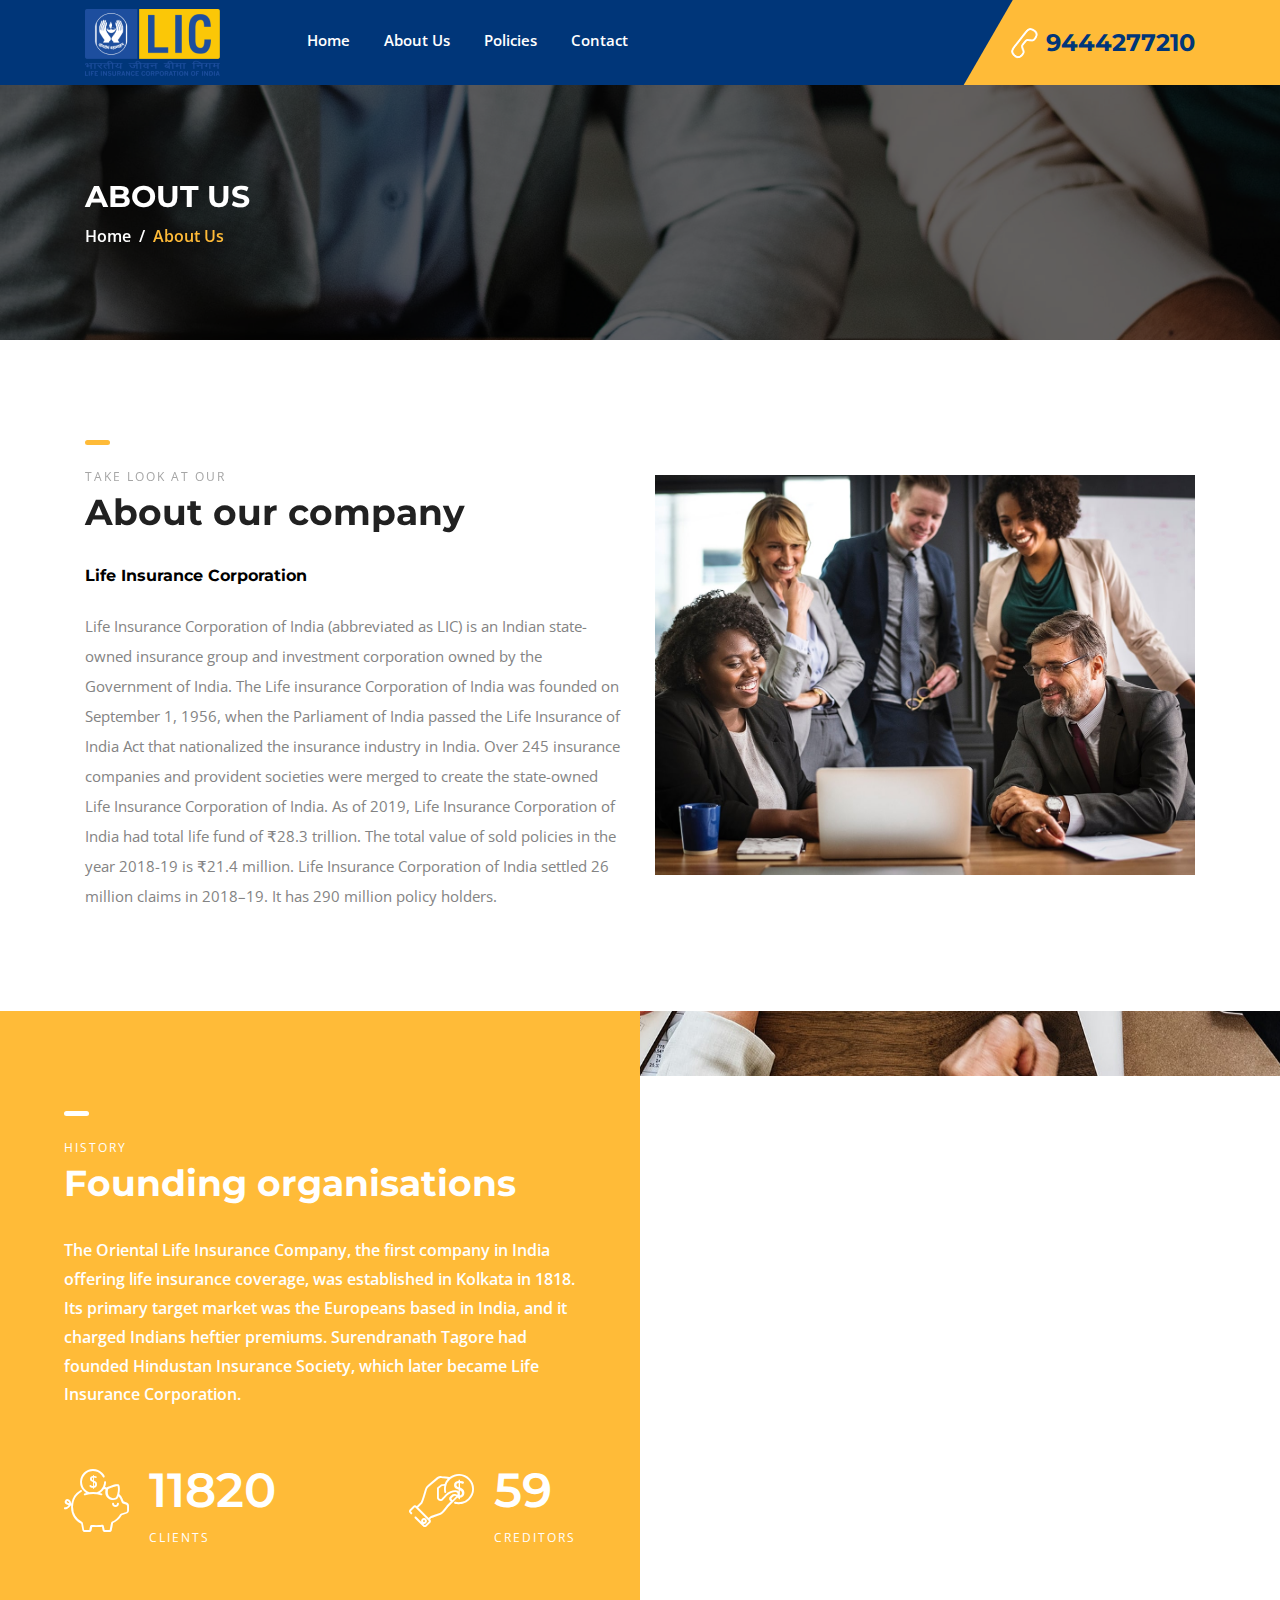
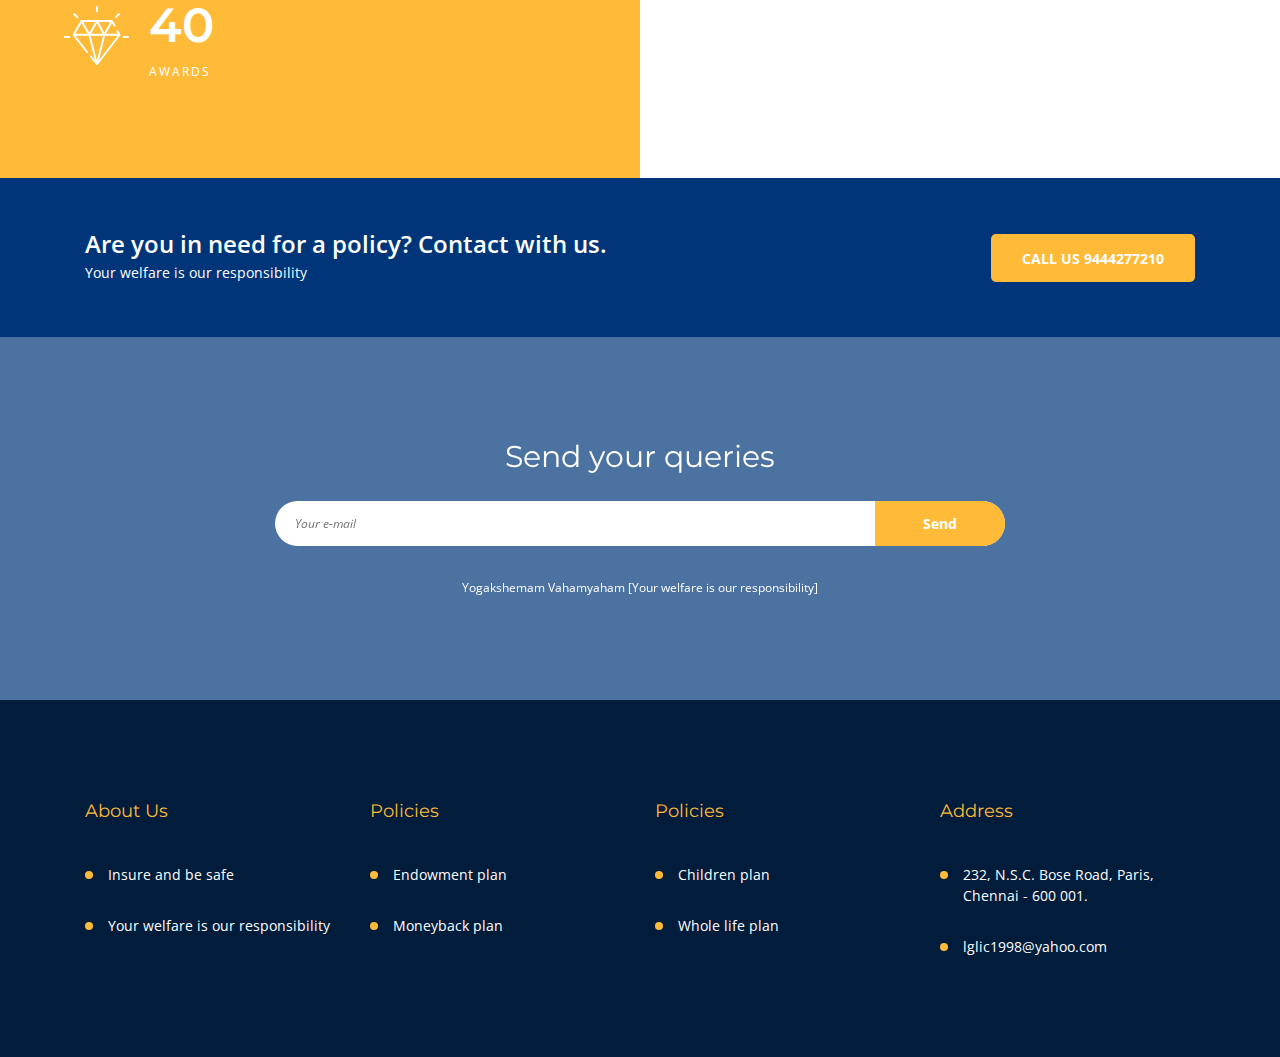
==== about.html @ 8f206f78 "lic" ====
<!DOCTYPE html>
<html lang="en">

<head>
    <meta charset="UTF-8">
    <meta name="description" content="">
    <meta http-equiv="X-UA-Compatible" content="IE=edge">
    <meta name="viewport" content="width=device-width, initial-scale=1, shrink-to-fit=no">
    <!-- The above 4 meta tags *must* come first in the head; any other head content must come *after* these tags -->

    <!-- Title -->
    <title>LIC</title>

    <!-- Favicon -->
    <link rel="icon" href="img/core-img/favicon.ico">

    <!-- Stylesheet -->
    <link rel="stylesheet" href="style.css">

</head>

<body>
    <!-- Preloader -->
    <div class="preloader d-flex align-items-center justify-content-center">
        <div class="lds-ellipsis">
            <div></div>
            <div></div>
            <div></div>
            <div></div>
        </div>
    </div>

    <!-- ##### Header Area Start ##### -->
    <header class="header-area">
        <!-- Top Header Area -->
      

        <!-- Navbar Area -->
        <div class="credit-main-menu" id="sticker">
            <div class="classy-nav-container breakpoint-off">
                <div class="container">
                    <!-- Menu -->
                    <nav class="classy-navbar justify-content-between" id="creditNav">

                        <!-- Navbar Toggler -->
                        <div class="classy-navbar-toggler">
                            <span class="navbarToggler"><span></span><span></span><span></span></span>
                        </div>

                        <!-- Menu -->
                        <div class="classy-menu">

                            <!-- Close Button -->
                            <div class="classycloseIcon">
                                <div class="cross-wrap"><span class="top"></span><span class="bottom"></span></div>
                            </div>

                            <!-- Nav Start -->
                            <div class="classynav">
                                <ul><img src="img/core-img/lic 11.png" alt="">
                                     <li><a href="#">  </a></li>
                                      <li><a href="#">  </a></li>
                                    <li><a href="index.html">Home</a></li>
                                    <li><a href="about.html">About Us</a></li> 
                                            <li><a href="policies.html">Policies</a></li> 
                                            <li><a href="contact.html">Contact</a></li> 
                                        </ul>
                                    </li> 
                                </ul>
                            </div>
                            <!-- Nav End -->
                        </div>

                        <!-- Contact -->
                        <div class="contact">
                            <h3><img src="img/core-img/call2.png" alt="">  <a href="tel:9444277210 ">   9444277210 </a></h3>  
                        </div>
                    </nav>
                </div>
            </div>
        </div>
    </header>
    <!-- ##### Header Area End ##### -->

    <!-- ##### Breadcrumb Area Start ##### -->
    <section class="breadcrumb-area bg-img bg-overlay jarallax" style="background-image: url(img/bg-img/13.jpg);">
        <div class="container h-100">
            <div class="row h-100 align-items-center">
                <div class="col-12">
                    <div class="breadcrumb-content">
                        <h2>About us</h2>
                        <nav aria-label="breadcrumb">
                            <ol class="breadcrumb">
                                <li class="breadcrumb-item"><a href="#">Home</a></li>
                                <li class="breadcrumb-item active" aria-current="page">About Us</li>
                            </ol>
                        </nav>
                    </div>
                </div>
            </div>
        </div>
    </section>
    <!-- ##### Breadcrumb Area End ##### -->

    <!-- ##### About Area Start ###### -->
    <section class="about-area section-padding-100-0">
        <div class="container">
            <div class="row align-items-center">
                <div class="col-12 col-md-6">
                    <div class="about-content mb-100">
                        <!-- Section Heading -->
                        <div class="section-heading">
                            <div class="line"></div>
                            <p>Take look at our</p>
                            <h2>About our company</h2>
                        </div>
                        <h6 class="mb-4">Life Insurance Corporation </h6>
                        <p class="mb-0">Life Insurance Corporation of India (abbreviated as LIC) is an Indian state-owned insurance group and investment corporation owned by the Government of India.
The Life insurance Corporation of India was founded on September 1, 1956, when the Parliament of India passed the Life Insurance of India Act that nationalized the insurance industry in India. Over 245 insurance companies and provident societies were merged to create the state-owned Life Insurance Corporation of India.

As of 2019, Life Insurance Corporation of India had total life fund of ₹28.3 trillion. The total value of sold policies in the year 2018-19 is ₹21.4 million. Life Insurance Corporation of India settled 26 million claims in 2018–19. It has 290 million policy holders.</p>
                         
                    </div>
                </div>
                <div class="col-12 col-md-6">
                    <div class="about-thumbnail mb-100">
                        <img src="img/bg-img/14.jpg" alt="">
                    </div>
                </div>
            </div>
        </div>
    </section>
    <!-- ##### About Area End ###### -->

    <!-- ##### Call To Action Start ###### -->
    <section class="cta-area d-flex flex-wrap">
        <!-- Cta Content -->
        <div class="cta-content">
            <!-- Section Heading -->
            <div class="section-heading white">
                <div class="line"></div>
                <p>History</p>
                <h2>Founding organisations
</h2>
            </div>
            <h6 class="mb-0">The Oriental Life Insurance Company, the first company in India offering life insurance coverage, was established in Kolkata in 1818. Its primary target market was the Europeans based in India, and it charged Indians heftier premiums. Surendranath Tagore had founded Hindustan Insurance Society, which later became Life Insurance Corporation.</h6>

            <div class="d-flex flex-wrap align-items-center justify-content-between">
                <!-- Single Cool Facts -->
                <div class="single-cool-fact white d-flex align-items-center mt-50">
                    <div class="scf-icon mr-15">
                        <i class="icon-piggy-bank"></i>
                    </div>
                    <div class="scf-text">
                        <h2><span class="counter">11820</span></h2>
                        <p>Clients</p>
                    </div>
                </div>
                <!-- Single Cool Facts -->
                <div class="single-cool-fact white d-flex align-items-center mt-50">
                    <div class="scf-icon mr-15">
                        <i class="icon-coin"></i>
                    </div>
                    <div class="scf-text">
                        <h2><span class="counter">59</span></h2>
                        <p>Creditors</p>
                    </div>
                </div>
                <!-- Single Cool Facts -->
                <div class="single-cool-fact white d-flex align-items-center mt-50">
                    <div class="scf-icon mr-15">
                        <i class="icon-diamond"></i>
                    </div>
                    <div class="scf-text">
                        <h2><span class="counter">40</span></h2>
                        <p>awards</p>
                    </div>
                </div>
            </div>
        </div>
        <!-- Cta Thumbnail -->
        <div class="cta-thumbnail bg-img jarallax" style="background-image: url(img/bg-img/19.jpg);"></div>
    </section>
    <!-- ##### Call To Action End ###### -->

    <!-- ##### Call To Action Start ###### -->
    <section class="cta-2-area">
        <div class="container">
            <div class="row">
                <div class="col-12">
                    <!-- Cta Content -->
                    <div class="cta-content d-flex flex-wrap align-items-center justify-content-between">
                        <div class="cta-text">
                            <h4>Are you in need for a policy? Contact with us.</h4>
                            <p>Your welfare is our responsibility</p>
                        </div>
                        <div class="cta-btn">
                            
                            <a href="tel:9444277210" class="btn credit-btn box-shadow">Call Us  9444277210 </a>
                        </div>
                    </div>
                </div>
            </div>
        </div>
    </section>
    <!-- ##### Call To Action End ###### -->
 

    <!-- ##### Newsletter Area Start ###### -->
    <section class="newsletter-area section-padding-100 bg-img jarallax" style="background-image: url(img/bg-img/6.jpg);">
        <div class="container">
            <div class="row justify-content-center">
                <div class="col-12 col-sm-10 col-lg-8">
                    <div class="nl-content text-center">
                        <h2>Send your queries </h2>
                        <form action="#" method="post">
                            <input type="email" name="nl-email" id="nlemail" placeholder="Your e-mail">
                            <button type="submit">Send</button>
                        </form>
                        <p>Yogakshemam Vahamyaham [Your welfare is our responsibility]</p>
                    </div>
                </div>
            </div>
        </div>
    </section>
    <!-- ##### Newsletter Area End ###### -->

    <!-- ##### Footer Area Start ##### -->
    <footer class="footer-area section-padding-100-0">
        <div class="container">
            <div class="row">

                <!-- Single Footer Widget -->
                <div class="col-12 col-sm-6 col-lg-3">
                    <div class="single-footer-widget mb-100">
                        <h5 class="widget-title">About Us</h5>
                        <!-- Nav -->
                        <nav>
                            <ul>
                                <li><a href="#">Insure and be safe</a></li>
                                <li><a href="#">Your welfare is our responsibility</a></li> 
                            </ul>
                        </nav>
                    </div>
                </div>

                <!-- Single Footer Widget -->
                <div class="col-12 col-sm-6 col-lg-3">
                    <div class="single-footer-widget mb-100">
                        <h5 class="widget-title">Policies</h5>
                        <!-- Nav -->
                        <nav>
                            <ul>
                                <li><a href="#">Endowment plan</a></li>
                                <li><a href="#">Moneyback plan</a></li> 
                            </ul>
                        </nav>
                    </div>
                </div>

                  <!-- Single Footer Widget -->
                <div class="col-12 col-sm-6 col-lg-3">
                    <div class="single-footer-widget mb-100">
                        <h5 class="widget-title">Policies</h5>
                        <!-- Nav -->
                        <nav>
                            <ul>
                                <li><a href="#">Children plan</a></li>
                                <li><a href="#">Whole life plan</a></li> 
                        </nav>
                    </div>
                </div> 

                <div class="col-12 col-sm-6 col-lg-3">
                    <div class="single-footer-widget mb-100">
                        <h5 class="widget-title">Address</h5>
                        <!-- Nav -->
                        <nav>
                            <ul>
                                <li><a href="#"> 232, N.S.C. Bose Road, Paris, Chennai - 600 001.</a></li>
                                <li><a href="#"> lglic1998@yahoo.com</a></li> 
                        </nav>
                    </div>
                </div> 
            </div>
        </div> 
    </footer>
    <!-- ##### Footer Area Start ##### -->

    <!-- ##### All Javascript Script ##### -->
    <!-- jQuery-2.2.4 js -->
    <script src="js/jquery/jquery-2.2.4.min.js"></script>
    <!-- Popper js -->
    <script src="js/bootstrap/popper.min.js"></script>
    <!-- Bootstrap js -->
    <script src="js/bootstrap/bootstrap.min.js"></script>
    <!-- All Plugins js -->
    <script src="js/plugins/plugins.js"></script>
    <!-- Active js -->
    <script src="js/active.js"></script>
</body>

</html>
---- style.css ----
/* [Core Stylesheet - 1.0] */
/* :: 1.0 Import Fonts */
@import url("https://fonts.googleapis.com/css?family=Montserrat:300,400,500,600,700|Open+Sans:300,400,600,700");
/* :: 2.0 Import All CSS */
@import url(css/bootstrap.min.css);
@import url(css/classy-nav.css);
@import url(css/owl.carousel.min.css);
@import url(css/animate.css);
@import url(css/font-awesome.min.css);
@import url(css/credit-icon.css);
/* :: 3.0 Base CSS */
* {
  margin: 0;
  padding: 0; }

body {
  font-family: "Open Sans", sans-serif;
  font-size: 14px; }

h1,
h2,
h3,
h4,
h5,
h6 {
  font-family: "Montserrat", sans-serif;
  color: #000000;
  line-height: 1.3;
  font-weight: 700; }

p {
  color: #838383;
  font-size: 15px;
  line-height: 2;
  font-weight: 400; }

a,
a:hover,
a:focus {
  -webkit-transition-duration: 500ms;
  transition-duration: 500ms;
  text-decoration: none;
  outline: 0 solid transparent;
  color: #000000;
  font-weight: 700;
  font-size: 16px; }

ul,
ol {
  margin: 0; }
  ul li,
  ol li {
    list-style: none; }

img {
  height: auto;
  max-width: 100%; }

/* :: 3.1.0 Spacing */
.mt-15 {
  margin-top: 15px !important; }

.mt-30 {
  margin-top: 30px !important; }

.mt-50 {
  margin-top: 50px !important; }

.mt-70 {
  margin-top: 70px !important; }

.mt-100 {
  margin-top: 100px !important; }

.mb-15 {
  margin-bottom: 15px !important; }

.mb-30 {
  margin-bottom: 30px !important; }

.mb-50 {
  margin-bottom: 50px !important; }

.mb-70 {
  margin-bottom: 70px !important; }

.mb-100 {
  margin-bottom: 100px !important; }

.ml-15 {
  margin-left: 15px !important; }

.ml-30 {
  margin-left: 30px !important; }

.ml-50 {
  margin-left: 50px !important; }

.mr-15 {
  margin-right: 15px !important; }

.mr-30 {
  margin-right: 30px !important; }

.mr-50 {
  margin-right: 50px !important; }

/* :: 3.2.0 Height */
.height-400 {
  height: 400px !important; }

.height-500 {
  height: 500px !important; }

.height-600 {
  height: 600px !important; }

.height-700 {
  height: 700px !important; }

.height-800 {
  height: 800px !important; }

/* :: 3.3.0 Section Padding */
.section-padding-100 {
  padding-top: 100px;
  padding-bottom: 100px; }

.section-padding-100-0 {
  padding-top: 100px;
  padding-bottom: 0; }

.section-padding-0-100 {
  padding-top: 0;
  padding-bottom: 100px; }

.section-padding-100-70 {
  padding-top: 100px;
  padding-bottom: 70px; }

/* :: 3.4.0 Preloader */
.preloader {
  background-color: #003679;
  width: 100%;
  height: 100%;
  position: fixed;
  top: 0;
  left: 0;
  right: 0;
  z-index: 99999; }
  .preloader .lds-ellipsis {
    display: inline-block;
    position: relative;
    width: 64px;
    height: 64px; }
    .preloader .lds-ellipsis div {
      position: absolute;
      top: 27px;
      width: 11px;
      height: 11px;
      border-radius: 50%;
      background: #ffbb38;
      animation-timing-function: cubic-bezier(0, 1, 1, 0); }
      .preloader .lds-ellipsis div:nth-child(1) {
        left: 6px;
        -webkit-animation: lds-ellipsis1 0.6s infinite;
        animation: lds-ellipsis1 0.6s infinite; }
      .preloader .lds-ellipsis div:nth-child(2) {
        left: 6px;
        -webkit-animation: lds-ellipsis2 0.6s infinite;
        animation: lds-ellipsis2 0.6s infinite; }
      .preloader .lds-ellipsis div:nth-child(3) {
        left: 26px;
        -webkit-animation: lds-ellipsis2 0.6s infinite;
        animation: lds-ellipsis2 0.6s infinite; }
      .preloader .lds-ellipsis div:nth-child(4) {
        left: 45px;
        -webkit-animation: lds-ellipsis3 0.6s infinite;
        animation: lds-ellipsis3 0.6s infinite; }

@-webkit-keyframes lds-ellipsis1 {
  0% {
    -webkit-transform: scale(0);
    transform: scale(0); }
  100% {
    -webkit-transform: scale(1);
    transform: scale(1); } }
@keyframes lds-ellipsis1 {
  0% {
    -webkit-transform: scale(0);
    transform: scale(0); }
  100% {
    -webkit-transform: scale(1);
    transform: scale(1); } }
@-webkit-keyframes lds-ellipsis3 {
  0% {
    -webkit-transform: scale(1);
    transform: scale(1); }
  100% {
    -webkit-transform: scale(0);
    transform: scale(0); } }
@keyframes lds-ellipsis3 {
  0% {
    -webkit-transform: scale(1);
    transform: scale(1); }
  100% {
    -webkit-transform: scale(0);
    transform: scale(0); } }
@-webkit-keyframes lds-ellipsis2 {
  0% {
    -webkit-transform: translate(0, 0);
    transform: translate(0, 0); }
  100% {
    -webkit-transform: translate(19px, 0);
    transform: translate(19px, 0); } }
@keyframes lds-ellipsis2 {
  0% {
    -webkit-transform: translate(0, 0);
    transform: translate(0, 0); }
  100% {
    -webkit-transform: translate(19px, 0);
    transform: translate(19px, 0); } }
/* :: 3.5.0 Miscellaneous */
.jarallax {
  position: relative;
  z-index: 0; }

.jarallax > .jarallax-img {
  position: absolute;
  object-fit: cover;
  font-family: 'object-fit: cover;';
  top: 0;
  left: 0;
  width: 100%;
  height: 100%;
  z-index: -1; }

.section-heading {
  position: relative;
  z-index: 1;
  margin-bottom: 30px; }
  .section-heading .line {
    width: 25px;
    height: 5px;
    border-radius: 3px;
    background-color: #ffbb38;
    margin-bottom: 20px; }
  .section-heading p {
    font-size: 12px;
    margin-bottom: 0;
    letter-spacing: 2px;
    color: #a5a5a5;
    text-transform: uppercase; }
  .section-heading h2 {
    font-size: 36px;
    color: #212121;
    font-weight: 700;
    margin-bottom: 0; }
    @media only screen and (min-width: 992px) and (max-width: 1199px) {
      .section-heading h2 {
        font-size: 28px; } }
    @media only screen and (min-width: 768px) and (max-width: 991px) {
      .section-heading h2 {
        font-size: 24px; } }
    @media only screen and (max-width: 767px) {
      .section-heading h2 {
        font-size: 24px; } }
  .section-heading.white .line {
    background-color: #ffffff; }
  .section-heading.white p,
  .section-heading.white h2 {
    color: #ffffff; }
  .section-heading.text-center .line {
    margin-left: auto;
    margin-right: auto; }

.box-shadow {
  position: relative;
  z-index: 1; }
  .box-shadow:hover {
    box-shadow: 0 0 24px rgba(0, 0, 0, 0.2); }

.tooltip-inner {
  background-color: #ffbb38;
  box-shadow: 0 0 24px rgba(0, 0, 0, 0.2); }

.tooltip .arrow::before {
  border-bottom-color: #ffbb38; }

.bg-img {
  background-position: center center;
  background-size: cover;
  background-repeat: no-repeat; }

.bg-white {
  background-color: #ffffff !important; }

.bg-dark {
  background-color: #000000 !important; }

.bg-transparent {
  background-color: transparent !important; }

.bg-gray {
  background-color: #f1f7f9; }

.font-bold {
  font-weight: 700; }

.font-light {
  font-weight: 300; }

.bg-overlay {
  position: relative;
  z-index: 2;
  background-position: center center;
  background-size: cover; }
  .bg-overlay::after {
    background-color: rgba(0, 0, 0, 0.61);
    position: absolute;
    z-index: -1;
    top: 0;
    left: 0;
    width: 100%;
    height: 100%;
    content: ""; }

.bg-fixed {
  background-attachment: fixed !important; }

/* :: 3.6.0 ScrollUp */
#scrollUp {
  background-color: #003679;
  border-radius: 5px 0 0 5px;
  bottom: 70px;
  color: #ffffff;
  font-size: 10px;
  padding: 12px 0;
  height: 60px;
  line-height: 1.5;
  right: 0;
  text-align: center;
  width: 35px;
  -webkit-transition-duration: 500ms;
  transition-duration: 500ms;
  font-weight: 700;
  box-shadow: 0 1px 5px 2px rgba(0, 0, 0, 0.15);
  text-transform: uppercase; }
  #scrollUp i {
    font-size: 18px;
    display: block; }
  #scrollUp:hover {
    background-color: #ffbb38;
    color: #ffffff; }

/* :: 3.7.0 Credit Button */
.credit-btn {
  -webkit-transition-duration: 500ms;
  transition-duration: 500ms;
  background-color: #ffbb38;
  position: relative;
  z-index: 1;
  display: inline-block;
  min-width: 175px;
  height: 48px;
  color: #ffffff;
  border-radius: 5px;
  padding: 0 30px;
  font-size: 14px;
  line-height: 48px;
  font-weight: 700;
  text-transform: uppercase; }
  .credit-btn:hover, .credit-btn:focus {
    font-size: 14px;
    font-weight: 700;
    background-color: #003679;
    color: #ffffff; }
  .credit-btn.btn-2 {
    background-color: #003679;
    color: #ffffff; }
    .credit-btn.btn-2:hover, .credit-btn.btn-2:focus {
      background-color: #ffbb38;
      color: #ffffff; }
  .credit-btn.btn-3 {
    background-color: transparent;
    color: #003679;
    border: 2px solid #003679;
    line-height: 44px; }
    .credit-btn.btn-3:hover, .credit-btn.btn-3:focus {
      border: 2px solid #003679;
      background-color: #003679;
      color: #ffffff; }

/* :: 4.0 Header Area CSS */
.header-area {
  position: relative;
  z-index: 1000;
  width: 100%; }
  .header-area .top-header-area {
    position: relative;
    z-index: 1;
    width: 100%;
    height: 80px;
    background-color: #f2f4f6; }
    .header-area .top-header-area .top-contact-info {
      position: relative;
      z-index: 1; }
      .header-area .top-header-area .top-contact-info a {
        display: inline-block;
        color: #838383;
        font-size: 14px;
        margin-bottom: 0;
        display: -webkit-box;
        display: -ms-flexbox;
        display: flex;
        -webkit-box-align: center;
        -ms-flex-align: center;
        -ms-grid-row-align: center;
        align-items: center;
        font-weight: 600; }
        .header-area .top-header-area .top-contact-info a img {
          margin-right: 10px; }
        @media only screen and (max-width: 767px) {
          .header-area .top-header-area .top-contact-info a span {
            display: none; } }
        .header-area .top-header-area .top-contact-info a:first-child {
          margin-right: 30px; }
        .header-area .top-header-area .top-contact-info a:hover, .header-area .top-header-area .top-contact-info a:focus {
          color: #003679; }
        @media only screen and (min-width: 768px) and (max-width: 991px) {
          .header-area .top-header-area .top-contact-info a {
            font-size: 13px; } }
  .header-area .credit-main-menu {
    position: relative;
    width: 100%;
    z-index: 1;
    background-color: #ffbb38; }
    .header-area .credit-main-menu::after {
      width: 50%;
      height: 100%;
      background-color: #003679;
      position: absolute;
      top: 0;
      left: 0;
      content: '';
      z-index: 1; }
    .header-area .credit-main-menu .classy-nav-container {
      background-color: transparent; }
    .header-area .credit-main-menu .classy-navbar {
      height: 85px;
      padding: 0;
      background-color: #003679; }
      @media only screen and (max-width: 767px) {
        .header-area .credit-main-menu .classy-navbar {
          height: 70px; } }
      .header-area .credit-main-menu .classy-navbar .classynav ul li a {
        font-weight: 600;
        text-transform: capitalize;
        font-size: 15px;
        padding: 0 15px;
        color: #ffffff; }
        .header-area .credit-main-menu .classy-navbar .classynav ul li a:hover, .header-area .credit-main-menu .classy-navbar .classynav ul li a:focus {
          color: #ffbb38; }
        @media only screen and (min-width: 992px) and (max-width: 1199px) {
          .header-area .credit-main-menu .classy-navbar .classynav ul li a {
            font-size: 14px; } }
        @media only screen and (min-width: 768px) and (max-width: 991px) {
          .header-area .credit-main-menu .classy-navbar .classynav ul li a {
            color: #003679; } }
        @media only screen and (max-width: 767px) {
          .header-area .credit-main-menu .classy-navbar .classynav ul li a {
            color: #003679; } }
      .header-area .credit-main-menu .classy-navbar .classynav > ul > li:first-child a {
        padding-left: 0; }
        @media only screen and (min-width: 768px) and (max-width: 991px) {
          .header-area .credit-main-menu .classy-navbar .classynav > ul > li:first-child a {
            padding-left: 15px; } }
        @media only screen and (max-width: 767px) {
          .header-area .credit-main-menu .classy-navbar .classynav > ul > li:first-child a {
            padding-left: 15px; } }
      .header-area .credit-main-menu .classy-navbar .classynav ul li.megamenu-item > a::after,
      .header-area .credit-main-menu .classy-navbar .classynav ul li.has-down > a::after {
        color: #ffffff; }
        @media only screen and (min-width: 768px) and (max-width: 991px) {
          .header-area .credit-main-menu .classy-navbar .classynav ul li.megamenu-item > a::after,
          .header-area .credit-main-menu .classy-navbar .classynav ul li.has-down > a::after {
            color: #003679; } }
        @media only screen and (max-width: 767px) {
          .header-area .credit-main-menu .classy-navbar .classynav ul li.megamenu-item > a::after,
          .header-area .credit-main-menu .classy-navbar .classynav ul li.has-down > a::after {
            color: #003679; } }
      .header-area .credit-main-menu .classy-navbar .classynav ul li ul li a {
        color: #003679;
        font-size: 14px; }
      .header-area .credit-main-menu .classy-navbar .contact {
        position: relative;
        z-index: 1;
        padding-left: 50px;
        height: 100%;
        overflow-y: hidden;
        overflow-x: hidden; }
        .header-area .credit-main-menu .classy-navbar .contact::before {
          width: 100%;
          height: 200%;
          content: '';
          position: absolute;
          top: 42%;
          left: 0;
          z-index: -1;
          background-color: #ffbb38;
          -webkit-transform: rotate(30deg);
          transform: rotate(30deg); }
        .header-area .credit-main-menu .classy-navbar .contact::after {
          width: 1000%;
          height: 100%;
          content: '';
          position: absolute;
          top: 0;
          left: 62px;
          z-index: -1;
          background-color: #ffbb38; }
        .header-area .credit-main-menu .classy-navbar .contact a {
          display: inline-block;
          font-size: 24px;
          color: #003679;
          font-weight: 700;
          line-height: 85px; }
          .header-area .credit-main-menu .classy-navbar .contact a:hover {
            color: #ffffff; }
          @media only screen and (min-width: 992px) and (max-width: 1199px) {
            .header-area .credit-main-menu .classy-navbar .contact a {
              font-size: 20px; } }
          @media only screen and (min-width: 768px) and (max-width: 991px) {
            .header-area .credit-main-menu .classy-navbar .contact a {
              font-size: 18px; } }
          @media only screen and (max-width: 767px) {
            .header-area .credit-main-menu .classy-navbar .contact a {
              font-size: 14px;
              line-height: 70px; } }
  .header-area .is-sticky .credit-main-menu {
    box-shadow: 0 7px 40px 0 rgba(0, 0, 0, 0.3); }

/* :: 5.0 Hero Area CSS */
.hero-area {
  position: relative;
  z-index: 1; }
  .hero-area .owl-dots {
    display: -webkit-box;
    display: -ms-flexbox;
    display: flex;
    -webkit-box-pack: center;
    -ms-flex-pack: center;
    justify-content: center;
    position: absolute;
    width: 100%;
    z-index: 100;
    bottom: 30px;
    left: 0;
    right: 0; }
    .hero-area .owl-dots .owl-dot {
      width: 8px;
      height: 8px;
      background-color: #d2d2d2;
      border-radius: 50%;
      margin: 0 6px; }
      .hero-area .owl-dots .owl-dot.active {
        background-color: #ffbb38; }
  .hero-area .owl-prev,
  .hero-area .owl-next {
    position: absolute;
    width: 46px;
    height: 46px;
    border-radius: 50%;
    top: 50%;
    margin-top: -23px;
    font-size: 18px;
    color: #ffffff;
    background-color: #003679;
    left: 20px;
    text-align: center;
    -webkit-transition-duration: 500ms;
    transition-duration: 500ms;
    line-height: 46px;
    opacity: 0;
    visibility: hidden; }
    @media only screen and (max-width: 767px) {
      .hero-area .owl-prev,
      .hero-area .owl-next {
        left: 10px; } }
    .hero-area .owl-prev:hover,
    .hero-area .owl-next:hover {
      background-color: #ffbb38;
      color: #ffffff; }
  .hero-area .owl-next {
    left: auto;
    right: 20px; }
    @media only screen and (max-width: 767px) {
      .hero-area .owl-next {
        right: 10px; } }
  .hero-area:hover .owl-next,
  .hero-area:hover .owl-prev {
    opacity: 1;
    visibility: visible; }

.single-slide {
  position: relative;
  z-index: 99;
  width: 100%;
  height: 760px;
  background-color: #ffffff;
  overflow: hidden; }
  @media only screen and (min-width: 992px) and (max-width: 1199px) {
    .single-slide {
      height: 600px; } }
  @media only screen and (min-width: 768px) and (max-width: 991px) {
    .single-slide {
      height: 600px; } }
  @media only screen and (max-width: 767px) {
    .single-slide {
      height: 600px; } }
  .single-slide .slide-bg-img {
    position: absolute;
    width: 100%;
    height: 100%;
    z-index: -12;
    top: 0;
    left: 0;
    right: 0;
    bottom: 0;
    -webkit-animation: slide-bg linear 10000ms infinite;
    animation: slide-bg linear 10000ms infinite; }
  .single-slide .slide-du-indicator {
    position: absolute;
    z-index: 10;
    width: 0;
    height: 2px;
    background-color: #ffbb38;
    left: 0;
    bottom: 0;
    -webkit-animation: slide-du-indicator linear 10000ms infinite;
    animation: slide-du-indicator linear 10000ms infinite; }
  .single-slide .welcome-text {
    position: relative;
    z-index: 1; }
    .single-slide .welcome-text h6 {
      font-size: 18px;
      font-weight: 400;
      color: #ffffff;
      margin-bottom: 15px; }
    .single-slide .welcome-text h2 {
      font-size: 70px;
      color: #ffffff;
      font-weight: 600;
      margin-bottom: 10px;
      text-transform: uppercase; }
      .single-slide .welcome-text h2 span {
        color: #ffbb38; }
      @media only screen and (min-width: 992px) and (max-width: 1199px) {
        .single-slide .welcome-text h2 {
          font-size: 48px; } }
      @media only screen and (min-width: 768px) and (max-width: 991px) {
        .single-slide .welcome-text h2 {
          font-size: 42px; } }
      @media only screen and (max-width: 767px) {
        .single-slide .welcome-text h2 {
          font-size: 24px; } }
    .single-slide .welcome-text p {
      font-size: 16px;
      color: #ffffff; }

@-webkit-keyframes slide-du-indicator {
  0% {
    width: 0; }
  100% {
    width: 100%; } }
@keyframes slide-du-indicator {
  0% {
    width: 0; }
  100% {
    width: 100%; } }
@-webkit-keyframes slide-bg {
  0% {
    -webkit-transform: scale(1.3);
    transform: scale(1.3); }
  100% {
    -webkit-transform: scale(1);
    transform: scale(1); } }
@keyframes slide-bg {
  0% {
    -webkit-transform: scale(1.3);
    transform: scale(1.3); }
  100% {
    -webkit-transform: scale(1);
    transform: scale(1); } }
/* :: 6.0 Features Area CSS */
.single-features-area {
  position: relative;
  z-index: 1; }
  .single-features-area h6 {
    font-size: 18px;
    color: #6e6e6e;
    margin-bottom: 0;
    font-family: "Open Sans", sans-serif;
    font-weight: 600;
    line-height: 1.8; }
  .single-features-area img {
    margin-bottom: 15px; }
  .single-features-area h5 {
    font-size: 18px;
    margin-bottom: 0;
    -webkit-transition-duration: 500ms;
    transition-duration: 500ms; }
    @media only screen and (min-width: 992px) and (max-width: 1199px) {
      .single-features-area h5 {
        font-size: 15px; } }
  .single-features-area:hover h5 {
    color: #ffbb38; }

/* :: 7.0 Special Feature CSS */
.special-feature-area {
  position: relative;
  z-index: 1; }
  .special-feature-area .special-feature-content {
    -webkit-box-flex: 0;
    -ms-flex: 0 0 50%;
    flex: 0 0 50%;
    max-width: 50%;
    width: 50%;
    background-color: #ffbb38; }
    @media only screen and (max-width: 767px) {
      .special-feature-area .special-feature-content {
        -webkit-box-flex: 0;
        -ms-flex: 0 0 100%;
        flex: 0 0 100%;
        max-width: 100%;
        width: 100%; } }
    .special-feature-area .special-feature-content .feature-text {
      position: relative;
      z-index: 1;
      max-width: 555px;
      margin-left: auto;
      padding-right: 70px; }
      .special-feature-area .special-feature-content .feature-text h6 {
        color: #ffffff;
        line-height: 1.7;
        margin-bottom: 50px;
        font-weight: 600; }
        @media only screen and (min-width: 768px) and (max-width: 991px) {
          .special-feature-area .special-feature-content .feature-text h6 {
            font-size: 14px; } }
        @media only screen and (max-width: 767px) {
          .special-feature-area .special-feature-content .feature-text h6 {
            font-size: 14px; } }
      @media only screen and (min-width: 992px) and (max-width: 1199px) {
        .special-feature-area .special-feature-content .feature-text {
          max-width: 465px;
          padding-right: 40px; } }
      @media only screen and (min-width: 768px) and (max-width: 991px) {
        .special-feature-area .special-feature-content .feature-text {
          max-width: 350px;
          padding-right: 20px; } }
      @media only screen and (max-width: 767px) {
        .special-feature-area .special-feature-content .feature-text {
          max-width: 100%;
          padding-right: 15px;
          padding-left: 15px; } }
  .special-feature-area .special-feature-thumbnail {
    -webkit-box-flex: 0;
    -ms-flex: 0 0 50%;
    flex: 0 0 50%;
    max-width: 50%;
    width: 50%; }
    @media only screen and (max-width: 767px) {
      .special-feature-area .special-feature-thumbnail {
        -webkit-box-flex: 0;
        -ms-flex: 0 0 100%;
        flex: 0 0 100%;
        max-width: 100%;
        width: 100%;
        height: 250px; } }
  .special-feature-area.style-2 .special-feature-content {
    background-color: #003679; }
    .special-feature-area.style-2 .special-feature-content .feature-text {
      margin-left: 0;
      margin-right: auto;
      padding-right: 0;
      padding-left: 70px; }
      @media only screen and (min-width: 992px) and (max-width: 1199px) {
        .special-feature-area.style-2 .special-feature-content .feature-text {
          padding-left: 40px; } }
      @media only screen and (min-width: 768px) and (max-width: 991px) {
        .special-feature-area.style-2 .special-feature-content .feature-text {
          padding-left: 20px; } }
      @media only screen and (max-width: 767px) {
        .special-feature-area.style-2 .special-feature-content .feature-text {
          padding-left: 15px;
          padding-right: 15px; } }

/* :: 8.0 CTA Area CSS */
.cta-area {
  position: relative;
  z-index: 1; }
  .cta-area .cta-thumbnail {
    -webkit-box-flex: 0;
    -ms-flex: 0 0 50%;
    flex: 0 0 50%;
    max-width: 50%;
    width: 50%; }
    @media only screen and (min-width: 768px) and (max-width: 991px) {
      .cta-area .cta-thumbnail {
        -webkit-box-flex: 0;
        -ms-flex: 0 0 100%;
        flex: 0 0 100%;
        max-width: 100%;
        width: 100%;
        height: 400px; } }
    @media only screen and (max-width: 767px) {
      .cta-area .cta-thumbnail {
        -webkit-box-flex: 0;
        -ms-flex: 0 0 100%;
        flex: 0 0 100%;
        max-width: 100%;
        width: 100%;
        height: 280px; } }
  .cta-area .cta-content {
    position: relative;
    z-index: 1;
    padding: 100px 5%;
    -webkit-box-flex: 0;
    -ms-flex: 0 0 50%;
    flex: 0 0 50%;
    max-width: 50%;
    width: 50%;
    background-color: #ffbb38; }
    @media only screen and (min-width: 768px) and (max-width: 991px) {
      .cta-area .cta-content {
        -webkit-box-flex: 0;
        -ms-flex: 0 0 100%;
        flex: 0 0 100%;
        max-width: 100%;
        width: 100%; } }
    @media only screen and (max-width: 767px) {
      .cta-area .cta-content {
        -webkit-box-flex: 0;
        -ms-flex: 0 0 100%;
        flex: 0 0 100%;
        max-width: 100%;
        width: 100%; } }
    .cta-area .cta-content h6 {
      color: #ffffff;
      font-weight: 600;
      font-family: "Open Sans", sans-serif;
      line-height: 1.8; }
    .cta-area .cta-content .single-skils-area .skills-text span {
      color: #ffffff;
      font-size: 18px;
      font-weight: 700; }
    .cta-area .cta-content .single-skils-area p {
      margin-bottom: 0;
      font-family: "Open Sans", sans-serif;
      letter-spacing: 2px;
      color: #ffffff;
      text-transform: uppercase; }

.cta-2-area {
  position: relative;
  z-index: 1;
  background-color: #003679;
  padding-top: 50px; }
  .cta-2-area .cta-content .cta-text {
    position: relative;
    z-index: 1;
    margin-bottom: 50px; }
    .cta-2-area .cta-content .cta-text h4 {
      color: #ffffff;
      font-family: "Open Sans", sans-serif;
      margin-bottom: 0;
      font-weight: 600; }
      @media only screen and (min-width: 768px) and (max-width: 991px) {
        .cta-2-area .cta-content .cta-text h4 {
          font-size: 18px; } }
    .cta-2-area .cta-content .cta-text p {
      color: #ffffff;
      font-size: 14px;
      margin-bottom: 0; }
    @media only screen and (max-width: 767px) {
      .cta-2-area .cta-content .cta-text {
        -webkit-box-flex: 0;
        -ms-flex: 0 0 100%;
        flex: 0 0 100%;
        max-width: 100%;
        width: 100%; } }
  .cta-2-area .cta-content .cta-btn {
    position: relative;
    z-index: 1;
    margin-bottom: 50px; }
    @media only screen and (max-width: 767px) {
      .cta-2-area .cta-content .cta-btn {
        -webkit-box-flex: 0;
        -ms-flex: 0 0 100%;
        flex: 0 0 100%;
        max-width: 100%;
        width: 100%; } }

.contact--area .section-heading h2,
.news--area .section-heading h2 {
  font-size: 24px; }

.news--area {
  position: relative;
  z-index: 1; }

.single-news-area {
  position: relative;
  z-index: 1;
  margin-bottom: 15px; }
  .single-news-area:last-child {
    margin-bottom: 0; }
  .single-news-area .news-thumbnail {
    -webkit-box-flex: 0;
    -ms-flex: 0 0 37%;
    flex: 0 0 37%;
    max-width: 37%;
    width: 37%; }
  .single-news-area .news-content {
    -webkit-box-flex: 0;
    -ms-flex: 0 0 63%;
    flex: 0 0 63%;
    max-width: 63%;
    width: 63%;
    padding-left: 15px; }
    .single-news-area .news-content span {
      font-size: 10px;
      color: #ffffff;
      background-color: #ffbb38;
      padding: 3px 15px;
      border-radius: 30px;
      display: inline-block;
      margin-bottom: 5px; }
    .single-news-area .news-content a {
      display: block;
      font-weight: 400;
      font-size: 16px;
      margin-bottom: 0; }
      .single-news-area .news-content a:hover, .single-news-area .news-content a:focus {
        color: #ffbb38; }
    .single-news-area .news-content .news-meta a {
      position: relative;
      z-index: 1;
      display: inline-block;
      font-size: 12px;
      color: #838383;
      font-weight: 600;
      margin-bottom: 0;
      line-height: 1; }
      .single-news-area .news-content .news-meta a img {
        margin-right: 5px; }
      .single-news-area .news-content .news-meta a:last-child {
        margin-left: 31px; }
        .single-news-area .news-content .news-meta a:last-child::after {
          content: '|';
          position: absolute;
          top: 0;
          left: -20px;
          z-index: 1; }
      .single-news-area .news-content .news-meta a:hover, .single-news-area .news-content .news-meta a:focus {
        color: #ffbb38; }
      @media only screen and (min-width: 992px) and (max-width: 1199px) {
        .single-news-area .news-content .news-meta a {
          font-size: 10px; } }
      @media only screen and (max-width: 767px) {
        .single-news-area .news-content .news-meta a {
          font-size: 10px; } }

.contact--area {
  position: relative;
  z-index: 1; }
  .contact--area .contact-content {
    padding: 55px 45px;
    background-color: #ffffff;
    border: 1px solid #afbace; }
    @media only screen and (min-width: 992px) and (max-width: 1199px) {
      .contact--area .contact-content {
        padding: 30px; } }
    @media only screen and (max-width: 767px) {
      .contact--area .contact-content {
        padding: 20px; } }
    .contact--area .contact-content .single-contact-content {
      position: relative;
      z-index: 1;
      margin-bottom: 45px; }
      .contact--area .contact-content .single-contact-content:last-child {
        margin-bottom: 0; }
      .contact--area .contact-content .single-contact-content .icon {
        -webkit-box-flex: 0;
        -ms-flex: 0 0 48px;
        flex: 0 0 48px;
        max-width: 48px;
        width: 48px;
        height: 48px;
        line-height: 48px;
        color: #ffffff;
        text-align: center;
        margin-right: 15px;
        background-color: #ffbb38; }
      .contact--area .contact-content .single-contact-content .text p {
        font-weight: 600;
        color: #212121;
        margin-bottom: 0; }
        @media only screen and (min-width: 992px) and (max-width: 1199px) {
          .contact--area .contact-content .single-contact-content .text p {
            font-size: 12px; } }
        @media only screen and (max-width: 767px) {
          .contact--area .contact-content .single-contact-content .text p {
            font-size: 12px; } }
      .contact--area .contact-content .single-contact-content .text span {
        font-size: 11px;
        text-transform: uppercase;
        letter-spacing: 2px;
        color: #838383; }
  .contact--area.contact-page .contact-content {
    padding: 35px;
    border: none;
    background-color: #003679; }
    .contact--area.contact-page .contact-content h5 {
      color: #ffffff;
      font-weight: 600;
      font-size: 18px;
      margin-bottom: 35px; }
    .contact--area.contact-page .contact-content .single-contact-content .text p,
    .contact--area.contact-page .contact-content .single-contact-content .text span {
      color: #ffffff; }

/* :: 9.0 Newsletter Area CSS */
.newsletter-area {
  position: relative;
  z-index: 3; }
  .newsletter-area::after {
    content: '';
    position: absolute;
    width: 100%;
    height: 100%;
    top: 0;
    left: 0;
    background-color: rgba(0, 54, 121, 0.7);
    z-index: -1; }
  .newsletter-area .nl-content {
    position: relative;
    z-index: 1; }
    .newsletter-area .nl-content h2 {
      color: #ffffff;
      margin-bottom: 25px;
      display: block;
      font-weight: 400;
      font-size: 30px; }
      @media only screen and (max-width: 767px) {
        .newsletter-area .nl-content h2 {
          font-size: 18px; } }
    .newsletter-area .nl-content form {
      width: 100%;
      position: relative;
      z-index: 1;
      margin-bottom: 30px; }
      .newsletter-area .nl-content form input {
        width: 100%;
        height: 45px;
        background-color: #ffffff;
        border-radius: 30px;
        border: none;
        font-size: 12px;
        font-style: italic;
        padding: 0 20px; }
      .newsletter-area .nl-content form button {
        -webkit-transition-duration: 500ms;
        transition-duration: 500ms;
        position: absolute;
        width: 130px;
        height: 45px;
        background-color: #ffbb38;
        border: none;
        border-radius: 0 30px 30px 0;
        top: 0;
        right: 0;
        font-weight: 700;
        font-size: 14px;
        color: #ffffff;
        text-align: center;
        cursor: pointer;
        z-index: 20; }
        .newsletter-area .nl-content form button:hover {
          background-color: #003679; }
        .newsletter-area .nl-content form button:focus {
          outline: none;
          box-shadow: none; }
        @media only screen and (max-width: 767px) {
          .newsletter-area .nl-content form button {
            width: 100px; } }
    .newsletter-area .nl-content p {
      font-size: 12px;
      color: #ffffff;
      margin-bottom: 0; }

/* :: 10.0 Team Member Area CSS */
.single-team-member-area {
  position: relative;
  z-index: 1;
  text-align: center; }
  .single-team-member-area .team-thumb {
    -webkit-transition-duration: 500ms;
    transition-duration: 500ms;
    position: relative;
    z-index: 1;
    width: 180px;
    border-radius: 50%;
    margin: 0 auto 40px;
    height: 180px; }
    .single-team-member-area .team-thumb::after {
      -webkit-transition-duration: 500ms;
      transition-duration: 500ms;
      content: '';
      width: 100%;
      height: 100%;
      background-color: transparent;
      border: 8px solid #003679;
      top: 0;
      left: 0;
      position: absolute;
      z-index: 100;
      border-radius: 50%;
      opacity: 0;
      visibility: hidden; }
    .single-team-member-area .team-thumb img {
      border-radius: 50%; }
    .single-team-member-area .team-thumb .view-more a {
      position: absolute;
      width: 62px;
      height: 62px;
      border-radius: 15px;
      background-color: #ffbb38;
      text-align: center;
      bottom: -10px;
      right: 0;
      z-index: 300;
      color: #ffffff;
      line-height: 62px;
      font-size: 18px; }
      .single-team-member-area .team-thumb .view-more a:hover {
        background-color: #003679; }
    .single-team-member-area .team-thumb:hover {
      box-shadow: 0 0 50px 0 rgba(0, 0, 0, 0.2); }
      .single-team-member-area .team-thumb:hover::after {
        opacity: 1;
        visibility: visible; }
  .single-team-member-area .team-info {
    position: relative;
    z-index: 1; }
    .single-team-member-area .team-info h5 {
      -webkit-transition-duration: 500ms;
      transition-duration: 500ms;
      font-size: 18px;
      margin-bottom: 5px; }
    .single-team-member-area .team-info h6 {
      font-size: 14px;
      font-weight: 600;
      margin-bottom: 0;
      color: #6e6e6e; }
  .single-team-member-area:hover .team-info h5 {
    color: #ffbb38; }

/* :: 11.0 Footer Area CSS */
.footer-area {
  position: relative;
  z-index: 1;
  background-color: #021c3c; }
  .footer-area .single-footer-widget {
    position: relative;
    z-index: 1; }
    .footer-area .single-footer-widget .widget-title {
      font-size: 18px;
      color: #ffbb38;
      margin-bottom: 40px;
      font-weight: 400; }
    .footer-area .single-footer-widget ul li a {
      display: block;
      color: #ffffff;
      font-size: 14px;
      font-weight: 400;
      margin-bottom: 30px;
      position: relative;
      z-index: 1;
      padding-left: 23px; }
      .footer-area .single-footer-widget ul li a::before {
        content: '';
        width: 8px;
        height: 8px;
        top: 7px;
        left: 0;
        border-radius: 50%;
        background-color: #ffbb38;
        position: absolute;
        z-index: 1; }
      .footer-area .single-footer-widget ul li a:hover, .footer-area .single-footer-widget ul li a:focus {
        color: #ffbb38; }
    .footer-area .single-footer-widget ul li:last-child a {
      margin-bottom: 0; }
  .footer-area .copywrite-area {
    position: relative;
    z-index: 1;
    border-top: 1px solid #3c4450;
    padding: 30px 0; }
    .footer-area .copywrite-area .copywrite-text {
      font-size: 14px;
      margin-bottom: 0;
      color: #636b75;
      font-weight: 400; }
      @media only screen and (max-width: 767px) {
        .footer-area .copywrite-area .copywrite-text {
          margin-top: 30px; } }
      @media only screen and (min-width: 480px) and (max-width: 767px) {
        .footer-area .copywrite-area .copywrite-text {
          margin-top: 0; } }
      .footer-area .copywrite-area .copywrite-text a {
        color: #636b75;
        font-size: 14px;
        font-weight: 400; }
        .footer-area .copywrite-area .copywrite-text a:hover, .footer-area .copywrite-area .copywrite-text a:focus {
          color: #ffbb38; }

/* :: 12.0 Blog Area CSS */
.breadcrumb-area {
  position: relative;
  z-index: 1;
  width: 100%;
  height: 255px; }
  @media only screen and (max-width: 767px) {
    .breadcrumb-area {
      height: 180px; } }
  .breadcrumb-area .breadcrumb-content h2 {
    color: #ffffff;
    font-size: 30px;
    text-transform: uppercase;
    display: block; }
    @media only screen and (max-width: 767px) {
      .breadcrumb-area .breadcrumb-content h2 {
        font-size: 24px; } }
  .breadcrumb-area .breadcrumb-content .breadcrumb {
    background-color: transparent;
    padding: 0;
    margin-bottom: 0; }
    .breadcrumb-area .breadcrumb-content .breadcrumb .breadcrumb-item::before {
      color: #ffffff; }
    .breadcrumb-area .breadcrumb-content .breadcrumb .breadcrumb-item.active {
      color: #ffbb38;
      font-size: 16px;
      font-weight: 600; }
    .breadcrumb-area .breadcrumb-content .breadcrumb .breadcrumb-item a {
      font-size: 16px;
      color: #ffffff;
      font-weight: 600; }
      .breadcrumb-area .breadcrumb-content .breadcrumb .breadcrumb-item a:hover {
        color: #ffbb38; }

.single-latest-news-area {
  position: relative;
  z-index: 1;
  margin-bottom: 20px; }
  .single-latest-news-area:last-child {
    margin-bottom: 0; }
  .single-latest-news-area .news-thumbnail {
    -webkit-box-flex: 0;
    -ms-flex: 0 0 25%;
    flex: 0 0 25%;
    max-width: 25%;
    width: 25%; }
  .single-latest-news-area .news-content {
    -webkit-box-flex: 0;
    -ms-flex: 0 0 75%;
    flex: 0 0 75%;
    max-width: 75%;
    width: 75%;
    padding-left: 10px; }
    .single-latest-news-area .news-content a {
      display: block;
      font-weight: 600;
      font-size: 14px;
      margin-bottom: 0;
      color: #ffffff; }
      .single-latest-news-area .news-content a:hover, .single-latest-news-area .news-content a:focus {
        color: #ffbb38; }
    .single-latest-news-area .news-content .news-meta a {
      position: relative;
      z-index: 1;
      display: inline-block;
      font-size: 12px;
      color: #838383;
      font-weight: 600;
      margin-bottom: 0; }
      @media only screen and (min-width: 992px) and (max-width: 1199px) {
        .single-latest-news-area .news-content .news-meta a {
          font-size: 9px; } }
      .single-latest-news-area .news-content .news-meta a img {
        margin-right: 2px; }
      .single-latest-news-area .news-content .news-meta a:last-child {
        margin-left: 21px; }
        .single-latest-news-area .news-content .news-meta a:last-child::after {
          content: '|';
          position: absolute;
          top: 0;
          left: -15px;
          z-index: 1; }
      .single-latest-news-area .news-content .news-meta a:hover, .single-latest-news-area .news-content .news-meta a:focus {
        color: #ffbb38; }

.single-blog-area {
  position: relative;
  z-index: 1; }
  .single-blog-area .blog-thumbnail {
    position: relative;
    z-index: 1;
    margin-bottom: 35px; }
    .single-blog-area .blog-thumbnail a {
      display: block; }
      .single-blog-area .blog-thumbnail a img {
        border-radius: 5px; }
  .single-blog-area .blog-content {
    position: relative;
    z-index: 1; }
    .single-blog-area .blog-content span {
      font-size: 10px;
      color: #ffffff;
      background-color: #ffbb38;
      padding: 3px 15px;
      border-radius: 30px;
      display: inline-block;
      margin-bottom: 5px; }
    .single-blog-area .blog-content .post-title {
      display: block;
      font-weight: 600;
      font-size: 24px;
      margin-bottom: 0;
      color: #212121; }
      .single-blog-area .blog-content .post-title:hover, .single-blog-area .blog-content .post-title:focus {
        color: #ffbb38; }
    .single-blog-area .blog-content .blog-meta {
      margin-bottom: 30px; }
      .single-blog-area .blog-content .blog-meta a {
        position: relative;
        z-index: 1;
        display: inline-block;
        font-size: 12px;
        color: #838383;
        font-weight: 600;
        margin-bottom: 0; }
        @media only screen and (min-width: 992px) and (max-width: 1199px) {
          .single-blog-area .blog-content .blog-meta a {
            font-size: 9px; } }
        .single-blog-area .blog-content .blog-meta a img {
          margin-right: 2px; }
        .single-blog-area .blog-content .blog-meta a:last-child {
          margin-left: 21px; }
          .single-blog-area .blog-content .blog-meta a:last-child::after {
            content: '|';
            position: absolute;
            top: 0;
            left: -15px;
            z-index: 1; }
        .single-blog-area .blog-content .blog-meta a:hover, .single-blog-area .blog-content .blog-meta a:focus {
          color: #ffbb38; }
    .single-blog-area .blog-content p {
      margin-bottom: 0; }

.post-details-content {
  position: relative;
  z-index: 1; }
  .post-details-content img {
    border-radius: 5px;
    margin-bottom: 30px; }
  .post-details-content p {
    margin-bottom: 25px; }

.pagination {
  position: relative;
  z-index: 1; }
  .pagination .page-item .page-link {
    width: 40px;
    height: 40px;
    background-color: #ffffff;
    border-radius: 5px;
    line-height: 40px;
    font-weight: 600;
    font-size: 16px;
    color: #212121;
    padding: 0;
    border: none;
    text-align: center;
    margin-right: 2px; }
    .pagination .page-item .page-link:hover, .pagination .page-item .page-link:focus {
      color: #ffffff;
      background-color: #ffbb38; }
  .pagination .page-item.active .page-link {
    color: #ffffff;
    background-color: #ffbb38; }

.sidebar-area {
  position: relative;
  z-index: 1; }
  @media only screen and (min-width: 768px) and (max-width: 991px) {
    .sidebar-area {
      margin-top: 100px; } }
  @media only screen and (max-width: 767px) {
    .sidebar-area {
      margin-top: 100px; } }

.single-widget-area {
  position: relative;
  z-index: 1;
  margin-bottom: 50px; }
  .single-widget-area:last-child {
    margin-bottom: 0; }
  .single-widget-area .widget-heading {
    position: relative;
    z-index: 1;
    margin-bottom: 35px; }
    .single-widget-area .widget-heading .line {
      width: 30px;
      height: 8px;
      background-color: #ffbb38;
      border-radius: 5px;
      display: block;
      margin-bottom: 15px; }
  .single-widget-area.search-widget {
    position: relative;
    z-index: 1; }
    .single-widget-area.search-widget form {
      position: relative;
      z-index: 1; }
      .single-widget-area.search-widget form input {
        width: 100%;
        height: 50px;
        border-radius: 5px;
        border: none;
        background-color: #f1f7f9;
        padding: 0 20px;
        font-size: 12px;
        font-style: italic; }
      .single-widget-area.search-widget form button {
        -webkit-transition-duration: 500ms;
        transition-duration: 500ms;
        position: absolute;
        width: 125px;
        height: 50px;
        border: none;
        top: 0;
        right: 0;
        z-index: 99;
        background-color: #003679;
        color: #ffbb38;
        font-weight: 600;
        font-size: 14px;
        text-transform: uppercase;
        border-radius: 5px;
        cursor: pointer; }
        .single-widget-area.search-widget form button:hover {
          background-color: #ffbb38;
          color: #003679; }
  .single-widget-area.cata-widget ul {
    padding-left: 35px; }
    .single-widget-area.cata-widget ul li a {
      display: block;
      font-size: 15px;
      padding: 7px 0;
      font-weight: 600;
      color: #003679; }
      .single-widget-area.cata-widget ul li a:hover, .single-widget-area.cata-widget ul li a:focus {
        color: #ffbb38; }

.comment_area {
  border-bottom: 1px solid #eaeaea;
  padding-bottom: 50px; }
  .comment_area .comment-content .comment-author {
    -webkit-box-flex: 0;
    -ms-flex: 0 0 51px;
    flex: 0 0 51px;
    min-width: 51px;
    margin-right: 30px;
    height: 51px;
    border-radius: 50%; }
    @media only screen and (max-width: 767px) {
      .comment_area .comment-content .comment-author {
        margin-right: 15px; } }
    .comment_area .comment-content .comment-author img {
      border-radius: 50%; }
  .comment_area .comment-content .comment-meta {
    margin-bottom: 30px; }
    .comment_area .comment-content .comment-meta .post-author,
    .comment_area .comment-content .comment-meta .post-date,
    .comment_area .comment-content .comment-meta .reply {
      position: relative;
      z-index: 1;
      margin-bottom: 5px;
      display: inline-block;
      font-size: 14px;
      color: #212121;
      margin-right: 30px; }
      @media only screen and (max-width: 767px) {
        .comment_area .comment-content .comment-meta .post-author,
        .comment_area .comment-content .comment-meta .post-date,
        .comment_area .comment-content .comment-meta .reply {
          font-size: 12px;
          margin-right: 15px; } }
      .comment_area .comment-content .comment-meta .post-author::after,
      .comment_area .comment-content .comment-meta .post-date::after,
      .comment_area .comment-content .comment-meta .reply::after {
        position: absolute;
        top: 0;
        right: -16px;
        content: '|';
        z-index: 1; }
        @media only screen and (max-width: 767px) {
          .comment_area .comment-content .comment-meta .post-author::after,
          .comment_area .comment-content .comment-meta .post-date::after,
          .comment_area .comment-content .comment-meta .reply::after {
            right: -8px; } }
      .comment_area .comment-content .comment-meta .post-author:hover,
      .comment_area .comment-content .comment-meta .post-date:hover,
      .comment_area .comment-content .comment-meta .reply:hover {
        color: #003679; }
    .comment_area .comment-content .comment-meta .reply {
      margin-right: 0; }
      .comment_area .comment-content .comment-meta .reply::after {
        display: none; }
    .comment_area .comment-content .comment-meta p {
      margin-bottom: 15px;
      font-size: 14px;
      line-height: 2;
      font-weight: 500; }
  .comment_area .single_comment_area {
    margin-bottom: 30px; }
    .comment_area .single_comment_area:last-of-type {
      margin-bottom: 0; }
  .comment_area .children .single_comment_area {
    margin-left: 50px;
    margin-top: 30px; }

/* :: 13.0 Contact Area CSS */
.contact-advisor {
  position: relative;
  z-index: 1;
  background-color: #ffbb38;
  padding: 35px; }
  .contact-advisor h5 {
    font-size: 18px;
    color: #ffffff;
    font-weight: 600;
    margin-bottom: 40px; }
  .contact-advisor .single-advisor {
    position: relative;
    z-index: 1;
    margin-bottom: 60px; }
    .contact-advisor .single-advisor:last-child {
      margin-bottom: 0; }
    .contact-advisor .single-advisor .advisor-img {
      -webkit-box-flex: 0;
      -ms-flex: 0 0 80px;
      flex: 0 0 80px;
      max-width: 80px;
      width: 80px;
      margin-right: 30px; }
    .contact-advisor .single-advisor .advisor-info h6 {
      color: #ffffff;
      margin-bottom: 5px;
      font-weight: 600; }
    .contact-advisor .single-advisor .advisor-info span {
      font-size: 12px;
      text-transform: capitalize;
      margin-bottom: 15px;
      display: block;
      color: #ffffff; }
    .contact-advisor .single-advisor .advisor-info p {
      font-size: 14px;
      margin-bottom: 0;
      line-height: 1;
      font-weight: 700;
      color: #ffffff; }

.contact-form-area .form-control {
  position: relative;
  z-index: 2;
  height: 54px;
  width: 100%;
  background-color: #f1f7f9;
  font-size: 12px;
  margin-bottom: 15px;
  border: none;
  border-radius: 5px;
  padding: 15px 30px;
  font-weight: 500;
  color: #aeaeae;
  -webkit-transition-duration: 500ms;
  transition-duration: 500ms; }
  .contact-form-area .form-control:focus {
    box-shadow: none; }
.contact-form-area textarea.form-control {
  height: 250px; }

.map-area {
  position: relative;
  z-index: 2;
  height: 960px; }
  @media only screen and (min-width: 768px) and (max-width: 991px) {
    .map-area {
      height: 1200px; } }
  @media only screen and (max-width: 767px) {
    .map-area {
      height: 1200px; } }
  .map-area iframe {
    width: 100%;
    height: 100%;
    border: none;
    margin-bottom: 0; }
  .map-area .contact---area {
    position: absolute;
    top: 50%;
    left: 0;
    width: 100%;
    -webkit-transform: translateY(-50%);
    transform: translateY(-50%); }
    .map-area .contact---area .contact-page {
      background-color: #003679;
      padding: 70px 45px; }
      @media only screen and (max-width: 767px) {
        .map-area .contact---area .contact-page {
          padding: 40px 30px; } }
      .map-area .contact---area .contact-page h4 {
        color: #ffffff;
        font-weight: 600; }

/* :: 14.0 Elements Area CSS */
.elements-title {
  position: relative;
  z-index: 1; }
  .elements-title .line {
    width: 30px;
    height: 8px;
    background-color: #ffbb38;
    border-radius: 5px;
    display: block;
    margin-bottom: 15px; }
  .elements-title h2 {
    font-size: 24px;
    margin-bottom: 0; }

.single-service-area {
  position: relative;
  z-index: 1; }
  .single-service-area .icon {
    -webkit-transition-duration: 500ms;
    transition-duration: 500ms;
    -webkit-box-flex: 0;
    -ms-flex: 0 0 60px;
    flex: 0 0 60px;
    max-width: 60px;
    width: 60px;
    height: 60px;
    border-radius: 50%;
    background-color: #003679;
    text-align: center;
    margin-right: 20px;
    line-height: 60px;
    color: #ffffff;
    font-size: 30px; }
  .single-service-area .text h5 {
    -webkit-transition-duration: 500ms;
    transition-duration: 500ms;
    font-size: 18px; }
  .single-service-area .text p {
    margin-bottom: 0; }
  .single-service-area:hover .icon, .single-service-area:focus .icon {
    background-color: #ffbb38; }
  .single-service-area:hover .text h5, .single-service-area:focus .text h5 {
    color: #ffbb38; }

.single-cool-fact {
  position: relative;
  z-index: 1; }
  .single-cool-fact .scf-icon {
    position: relative;
    z-index: 1;
    -webkit-box-flex: 0;
    -ms-flex: 0 0 70px;
    flex: 0 0 70px;
    max-width: 70px;
    width: 70px; }
    .single-cool-fact .scf-icon i {
      color: #ffbb38;
      font-size: 65px; }
    @media only screen and (min-width: 992px) and (max-width: 1199px) {
      .single-cool-fact .scf-icon {
        -webkit-box-flex: 0;
        -ms-flex: 0 0 40px;
        flex: 0 0 40px;
        max-width: 40px;
        width: 40px; }
        .single-cool-fact .scf-icon i {
          font-size: 40px; } }
  .single-cool-fact .scf-text h2 {
    font-size: 48px;
    margin-bottom: 10px;
    color: #212121;
    font-weight: 600; }
    @media only screen and (min-width: 992px) and (max-width: 1199px) {
      .single-cool-fact .scf-text h2 {
        font-size: 36px; } }
    @media only screen and (min-width: 768px) and (max-width: 991px) {
      .single-cool-fact .scf-text h2 {
        font-size: 30px; } }
    @media only screen and (max-width: 767px) {
      .single-cool-fact .scf-text h2 {
        font-size: 24px; } }
  .single-cool-fact .scf-text p {
    font-size: 12px;
    text-transform: uppercase;
    letter-spacing: 2px;
    margin-bottom: 0;
    color: #212121;
    line-height: 1; }
  .single-cool-fact.white .scf-icon i,
  .single-cool-fact.white .scf-text h2,
  .single-cool-fact.white .scf-text p {
    color: #ffffff; }

.single-accordion.panel {
  background-color: #ffffff;
  border: 0 solid transparent;
  border-radius: 4px;
  box-shadow: 0 0 0 transparent;
  margin-bottom: 15px; }
.single-accordion:last-of-type {
  margin-bottom: 0; }
.single-accordion h6 {
  margin-bottom: 0; }
  .single-accordion h6 a {
    font-family: "Open Sans", sans-serif;
    background-color: #003679;
    border-radius: 5px;
    color: #ffffff;
    display: block;
    margin: 0;
    padding: 20px 70px 20px 30px;
    position: relative;
    font-size: 16px;
    text-transform: capitalize;
    font-weight: 600; }
    .single-accordion h6 a span {
      background: transparent;
      -webkit-transition-duration: 500ms;
      transition-duration: 500ms;
      font-size: 10px;
      position: absolute;
      right: 0;
      text-align: center;
      top: 0;
      width: 58px;
      height: 100%;
      color: #ffffff;
      line-height: 58px; }
      .single-accordion h6 a span.accor-open {
        opacity: 0; }
    .single-accordion h6 a.collapsed {
      -webkit-transition-duration: 500ms;
      transition-duration: 500ms;
      background-color: #ffbb38;
      color: #ffffff; }
.single-accordion .accordion-content {
  border-top: 0 solid transparent;
  box-shadow: none; }
  .single-accordion .accordion-content p {
    padding: 15px 15px 0;
    margin-bottom: 0; }

.single-skils-area {
  position: relative;
  z-index: 1;
  text-align: center; }
  .single-skils-area .circle {
    position: relative;
    z-index: 10;
    margin-bottom: 15px; }
  .single-skils-area .skills-text {
    position: absolute;
    top: 50%;
    left: 50%;
    text-align: center;
    -webkit-transform: translate(-50%, -50%);
    transform: translate(-50%, -50%); }
    .single-skils-area .skills-text span {
      font-size: 18px;
      color: #212121;
      font-weight: 600; }
  .single-skils-area p {
    margin-bottom: 0;
    font-family: "Open Sans", sans-serif;
    letter-spacing: 2px;
    color: #212121;
    text-transform: uppercase; }

.credit-tabs-content {
  position: relative;
  z-index: 1; }
  .credit-tabs-content .nav-tabs {
    border-bottom: none;
    margin-bottom: 15px; }
    .credit-tabs-content .nav-tabs .nav-link {
      background-color: #f1f7f9;
      padding: 0 20px;
      height: 50px;
      line-height: 50px;
      color: #212121;
      margin: 0 2px;
      border-radius: 5px;
      font-size: 16px;
      font-weight: 600; }
      @media only screen and (min-width: 992px) and (max-width: 1199px) {
        .credit-tabs-content .nav-tabs .nav-link {
          padding: 0 15px;
          font-size: 14px; } }
      @media only screen and (min-width: 768px) and (max-width: 991px) {
        .credit-tabs-content .nav-tabs .nav-link {
          padding: 0 15px;
          font-size: 14px; } }
      @media only screen and (max-width: 767px) {
        .credit-tabs-content .nav-tabs .nav-link {
          padding: 0 15px;
          font-size: 14px; } }
      .credit-tabs-content .nav-tabs .nav-link.active {
        background-color: #003679;
        color: #ffffff; }
  .credit-tabs-content .credit-tab-text {
    position: relative;
    z-index: 1;
    padding-top: 10px; }
    .credit-tabs-content .credit-tab-text p {
      margin-bottom: 0; }
  .credit-tabs-content .tab-content h6 {
    font-size: 18px; }

.single-icons {
  position: relative;
  z-index: 1;
  background-color: #003679;
  border-radius: 5px;
  text-align: center;
  padding: 50px 20px; }
  .single-icons i {
    font-size: 50px;
    margin-bottom: 30px;
    display: block;
    color: #fff; }
  .single-icons span {
    display: block;
    color: #fff; }

/* ====== The End ====== */

/*# sourceMappingURL=style.css.map */
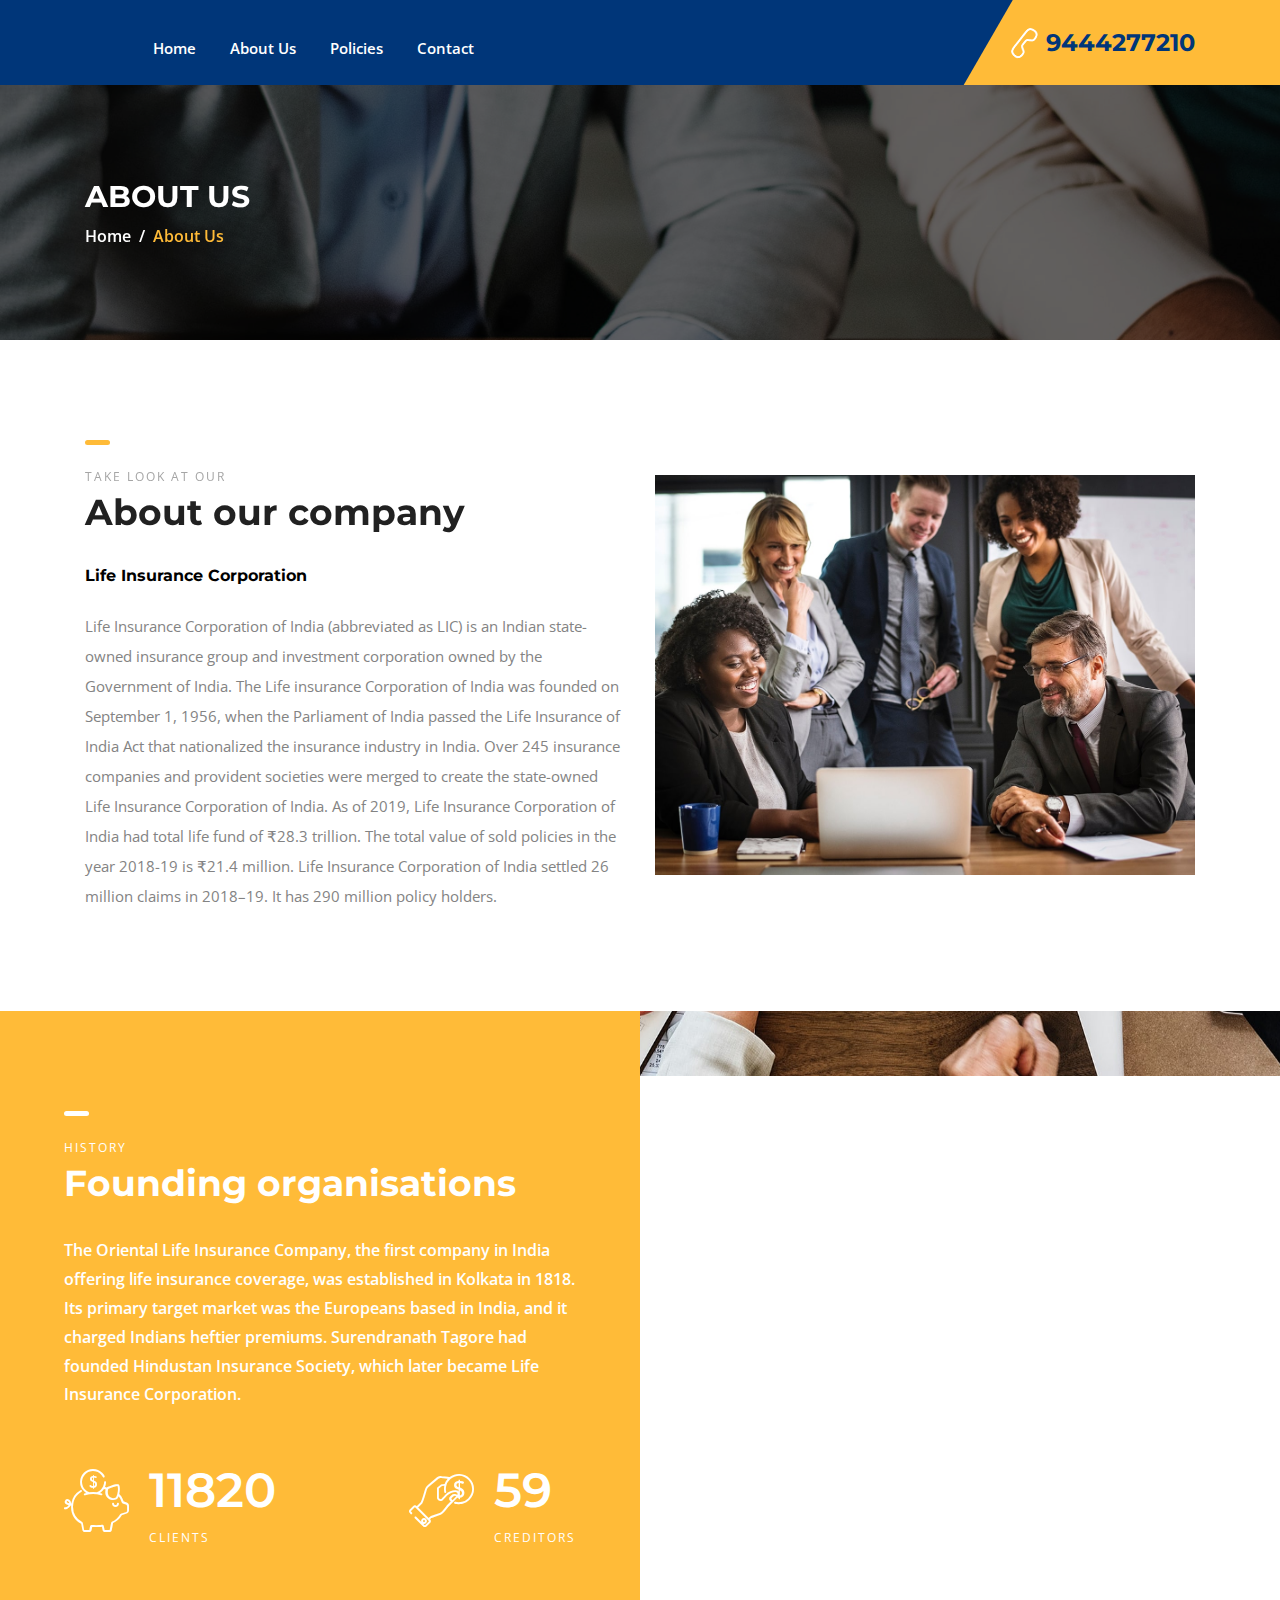
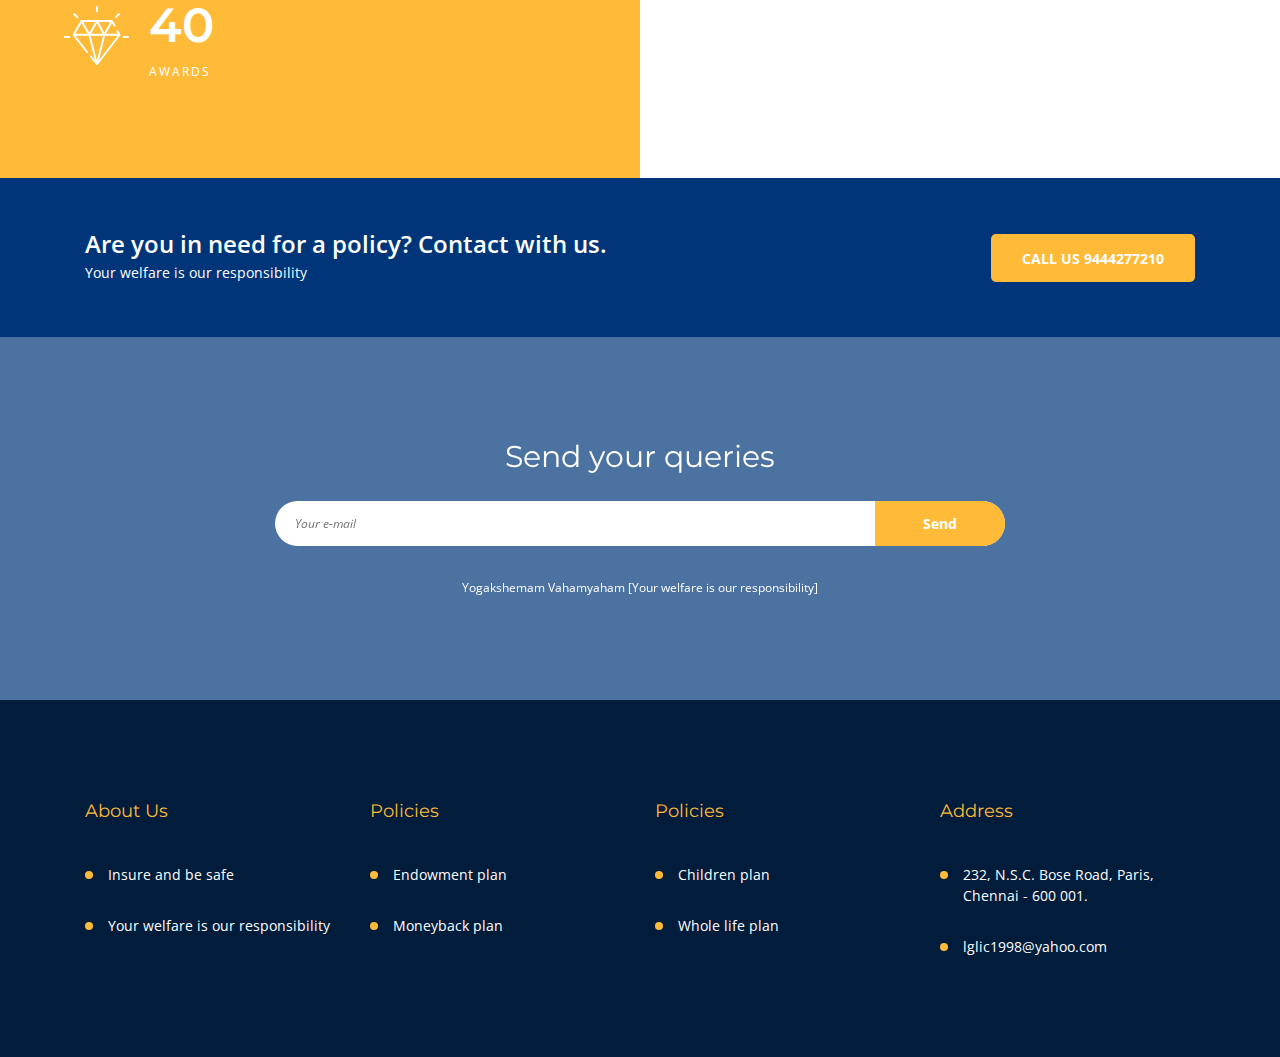
==== commit 7591973e: "update" ====
--- a/about.html
+++ b/about.html
@@ -57,7 +57,7 @@
 
                             <!-- Nav Start -->
                             <div class="classynav">
-                                <ul><img src="img/core-img/lic 11.png" alt="">
+                                <ul> 
                                      <li><a href="#">  </a></li>
                                       <li><a href="#">  </a></li>
                                     <li><a href="index.html">Home</a></li>
@@ -213,10 +213,10 @@
                 <div class="col-12 col-sm-10 col-lg-8">
                     <div class="nl-content text-center">
                         <h2>Send your queries </h2>
-                        <form action="#" method="post">
-                            <input type="email" name="nl-email" id="nlemail" placeholder="Your e-mail">
+                        <form action="sarumathy.gk@gmail.com" method="post">
+                            <input type="email" name="nl-email" id="sarumathy.gk@gmail.com" placeholder="Your e-mail">
                             <button type="submit">Send</button>
-                        </form>
+                        </form> 
                         <p>Yogakshemam Vahamyaham [Your welfare is our responsibility]</p>
                     </div>
                 </div>
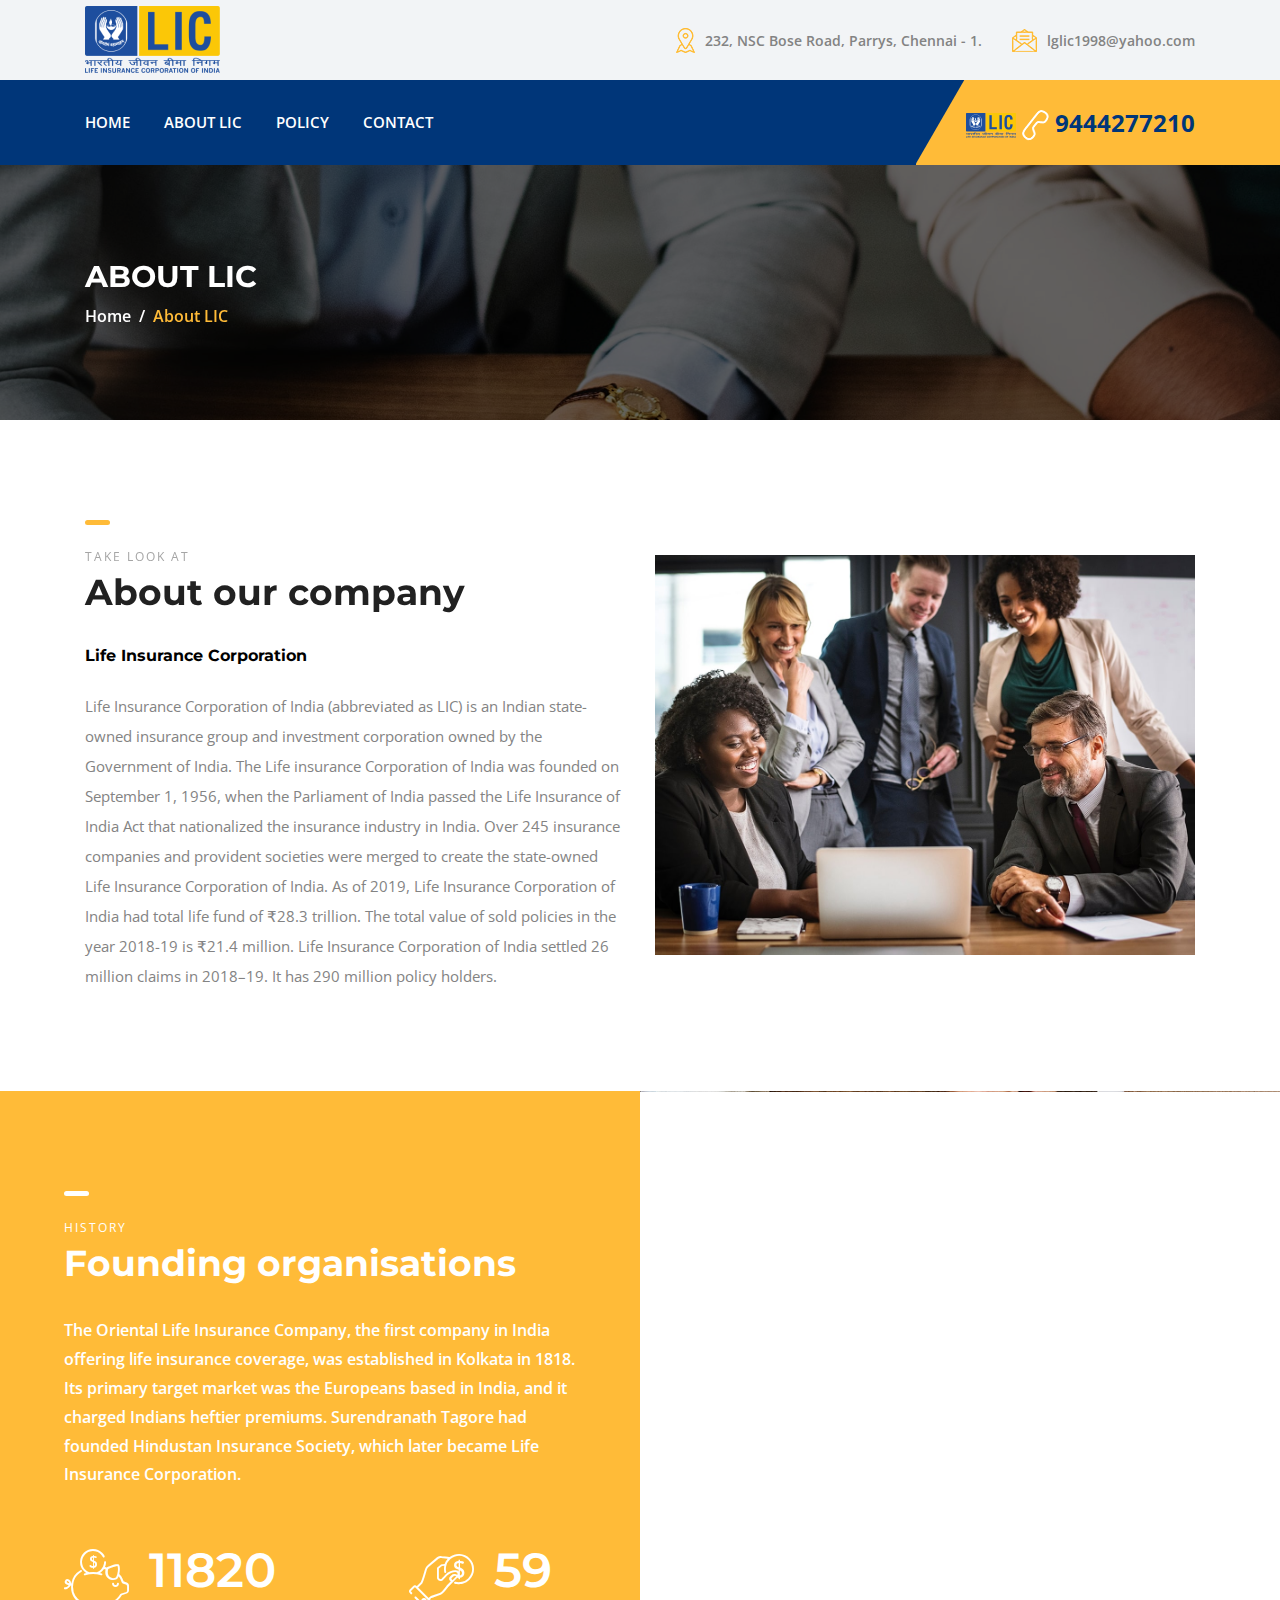
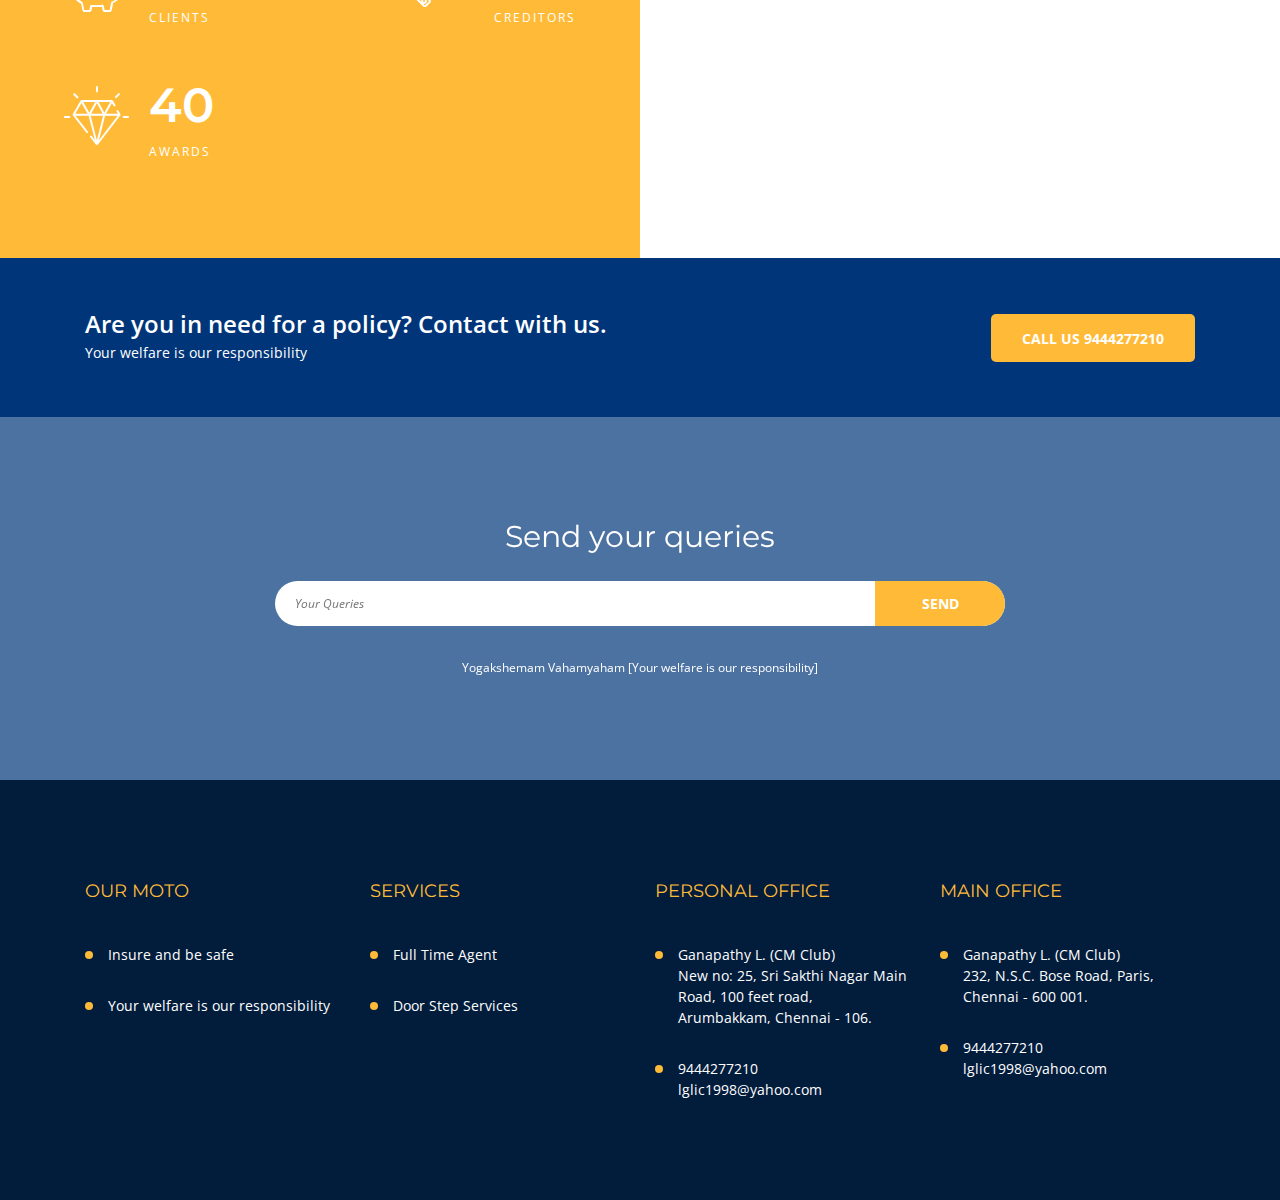
==== commit 09395cd8: "update" ====
--- a/about.html
+++ b/about.html
@@ -31,9 +31,26 @@
     </div>
 
     <!-- ##### Header Area Start ##### -->
-    <header class="header-area">
+    <header class="header-area"> 
         <!-- Top Header Area -->
-      
+        <div class="top-header-area">
+            <div class="container h-100">
+                <div class="row h-100 align-items-center">
+                    <div class="col-12 d-flex justify-content-between">
+                        <!-- Logo Area -->
+                        <div class="logo">
+                            <a href="#"><img src="img/core-img/lic 11.png" alt=""> </a>
+                        </div>
+                        <!-- Top Contact Info -->
+                        <div class="top-contact-info d-flex align-items-center">  
+                            <a href="https://www.google.com/maps/place/LIC+of+India,+Branch+Office/@13.0885464,80.2836333,17z/data=!4m8!1m2!2m1!1slic+of+india+near+Parrys,+George+Town,+Chennai,+Tamil+Nadu!3m4!1s0x3a526f4eec24a1af:0xffbd5420149e9ad6!8m2!3d13.088988!4d80.289159" data-toggle="tooltip" ><img src="img/core-img/placeholder.png" alt=""> <span>232, NSC Bose Road, Parrys, Chennai - 1.  </span></a>
+                            <a href="mail:lglic1998@yahoo.com" ><img src="img/core-img/message.png" alt=""> <span>lglic1998@yahoo.com</span></a>
+                        </div>
+                    </div>
+                </div>
+            </div>
+        </div>
+       
 
         <!-- Navbar Area -->
         <div class="credit-main-menu" id="sticker">
@@ -45,7 +62,7 @@
                         <!-- Navbar Toggler -->
                         <div class="classy-navbar-toggler">
                             <span class="navbarToggler"><span></span><span></span><span></span></span>
-                        </div>
+                        </div>  
 
                         <!-- Menu -->
                         <div class="classy-menu">
@@ -56,24 +73,20 @@
                             </div>
 
                             <!-- Nav Start -->
-                            <div class="classynav">
+                            <div class="classynav"> 
                                 <ul> 
-                                     <li><a href="#">  </a></li>
-                                      <li><a href="#">  </a></li>
-                                    <li><a href="index.html">Home</a></li>
-                                    <li><a href="about.html">About Us</a></li> 
-                                            <li><a href="policies.html">Policies</a></li> 
-                                            <li><a href="contact.html">Contact</a></li> 
-                                        </ul>
-                                    </li> 
+                                    <li><a href="index.html">HOME</a></li>
+                                    <li><a href="about.html">ABOUT LIC</a></li>
+                                    <li><a href="policy.html">POLICY</a> </li>
+                                    <li><a href="contact.html">CONTACT</a></li> 
                                 </ul>
                             </div>
                             <!-- Nav End -->
                         </div>
 
                         <!-- Contact -->
-                        <div class="contact">
-                            <h3><img src="img/core-img/call2.png" alt="">  <a href="tel:9444277210 ">   9444277210 </a></h3>  
+                        <div class="contact"> 
+                          <a href="tel:9444277210"><img src="img/core-img/lic 1.png" alt="">    <img src="img/core-img/call2.png" alt=""> 9444277210 </a>
                         </div>
                     </nav>
                 </div>
@@ -88,11 +101,11 @@
             <div class="row h-100 align-items-center">
                 <div class="col-12">
                     <div class="breadcrumb-content">
-                        <h2>About us</h2>
+                        <h2>About LIC</h2>
                         <nav aria-label="breadcrumb">
                             <ol class="breadcrumb">
-                                <li class="breadcrumb-item"><a href="#">Home</a></li>
-                                <li class="breadcrumb-item active" aria-current="page">About Us</li>
+                                <li class="breadcrumb-item"><a href="index.html">Home</a></li>
+                                <li class="breadcrumb-item active" aria-current="page">About LIC</li>
                             </ol>
                         </nav>
                     </div>
@@ -111,14 +124,11 @@
                         <!-- Section Heading -->
                         <div class="section-heading">
                             <div class="line"></div>
-                            <p>Take look at our</p>
+                            <p>Take look at </p>
                             <h2>About our company</h2>
                         </div>
                         <h6 class="mb-4">Life Insurance Corporation </h6>
-                        <p class="mb-0">Life Insurance Corporation of India (abbreviated as LIC) is an Indian state-owned insurance group and investment corporation owned by the Government of India.
-The Life insurance Corporation of India was founded on September 1, 1956, when the Parliament of India passed the Life Insurance of India Act that nationalized the insurance industry in India. Over 245 insurance companies and provident societies were merged to create the state-owned Life Insurance Corporation of India.
-
-As of 2019, Life Insurance Corporation of India had total life fund of ₹28.3 trillion. The total value of sold policies in the year 2018-19 is ₹21.4 million. Life Insurance Corporation of India settled 26 million claims in 2018–19. It has 290 million policy holders.</p>
+                        <p class="mb-0">Life Insurance Corporation of India (abbreviated as LIC) is an Indian state-owned insurance group and investment corporation owned by the Government of India. The Life insurance Corporation of India was founded on September 1, 1956, when the Parliament of India passed the Life Insurance of India Act that nationalized the insurance industry in India. Over 245 insurance companies and provident societies were merged to create the state-owned Life Insurance Corporation of India. As of 2019, Life Insurance Corporation of India had total life fund of ₹28.3 trillion. The total value of sold policies in the year 2018-19 is ₹21.4 million. Life Insurance Corporation of India settled 26 million claims in 2018–19. It has 290 million policy holders.</p>
                          
                     </div>
                 </div>
@@ -213,9 +223,9 @@
                 <div class="col-12 col-sm-10 col-lg-8">
                     <div class="nl-content text-center">
                         <h2>Send your queries </h2>
-                        <form action="sarumathy.gk@gmail.com" method="post">
-                            <input type="email" name="nl-email" id="sarumathy.gk@gmail.com" placeholder="Your e-mail">
-                            <button type="submit">Send</button>
+                        <form action="https://formspree.io/f/xdopwobv" method="POST">
+                         <input type="text" name="queries" placeholder="Your Queries">
+                         <button type="submit" value="Send">SEND</button>
                         </form> 
                         <p>Yogakshemam Vahamyaham [Your welfare is our responsibility]</p>
                     </div>
@@ -233,7 +243,7 @@
                 <!-- Single Footer Widget -->
                 <div class="col-12 col-sm-6 col-lg-3">
                     <div class="single-footer-widget mb-100">
-                        <h5 class="widget-title">About Us</h5>
+                        <h5 class="widget-title">OUR MOTO</h5>
                         <!-- Nav -->
                         <nav>
                             <ul>
@@ -244,41 +254,42 @@
                     </div>
                 </div>
 
+                
+                  <!-- Single Footer Widget -->
+                <div class="col-12 col-sm-6 col-lg-3">
+                    <div class="single-footer-widget mb-100">
+                        <h5 class="widget-title">SERVICES</h5>
+                        <!-- Nav -->
+                        <nav>
+                            <ul>
+                                <li><a href="#">Full Time Agent</a></li>
+                                <li><a href="#">Door Step Services</a></li> 
+                        </nav>
+                    </div>
+                </div> 
                 <!-- Single Footer Widget -->
                 <div class="col-12 col-sm-6 col-lg-3">
                     <div class="single-footer-widget mb-100">
-                        <h5 class="widget-title">Policies</h5>
+                        <h5 class="widget-title">PERSONAL OFFICE</h5>
                         <!-- Nav -->
                         <nav>
                             <ul>
-                                <li><a href="#">Endowment plan</a></li>
-                                <li><a href="#">Moneyback plan</a></li> 
+                                <li><a href="#"> Ganapathy L. (CM Club)<br> New no: 25, Sri Sakthi Nagar Main Road, 100 feet road, <br> Arumbakkam, Chennai - 106.</a></li> 
+                                <li><a href="#">9444277210 <br>lglic1998@yahoo.com</a></li> 
                             </ul>
                         </nav>
                     </div>
                 </div>
 
-                  <!-- Single Footer Widget -->
+
                 <div class="col-12 col-sm-6 col-lg-3">
                     <div class="single-footer-widget mb-100">
-                        <h5 class="widget-title">Policies</h5>
+                        <h5 class="widget-title">MAIN OFFICE</h5>
                         <!-- Nav -->
                         <nav>
                             <ul>
-                                <li><a href="#">Children plan</a></li>
-                                <li><a href="#">Whole life plan</a></li> 
-                        </nav>
-                    </div>
-                </div> 
-
-                <div class="col-12 col-sm-6 col-lg-3">
-                    <div class="single-footer-widget mb-100">
-                        <h5 class="widget-title">Address</h5>
-                        <!-- Nav -->
-                        <nav>
-                            <ul>
-                                <li><a href="#"> 232, N.S.C. Bose Road, Paris, Chennai - 600 001.</a></li>
-                                <li><a href="#"> lglic1998@yahoo.com</a></li> 
+                                <li><a href="https://www.google.com/maps/place/LIC+of+India,+Branch+Office/@13.0885464,80.2836333,17z/data=!4m8!1m2!2m1!1slic+of+india+near+Parrys,+George+Town,+Chennai,+Tamil+Nadu!3m4!1s0x3a526f4eec24a1af:0xffbd5420149e9ad6!8m2!3d13.088988!4d80.289159"> Ganapathy L. (CM Club)<br> 232, N.S.C. Bose Road, Paris, Chennai - 600 001.</a></li>
+                                <li><a href="tel:9444277210">9444277210 <br>lglic1998@yahoo.com</a></li> 
                         </nav>
                     </div>
                 </div> 
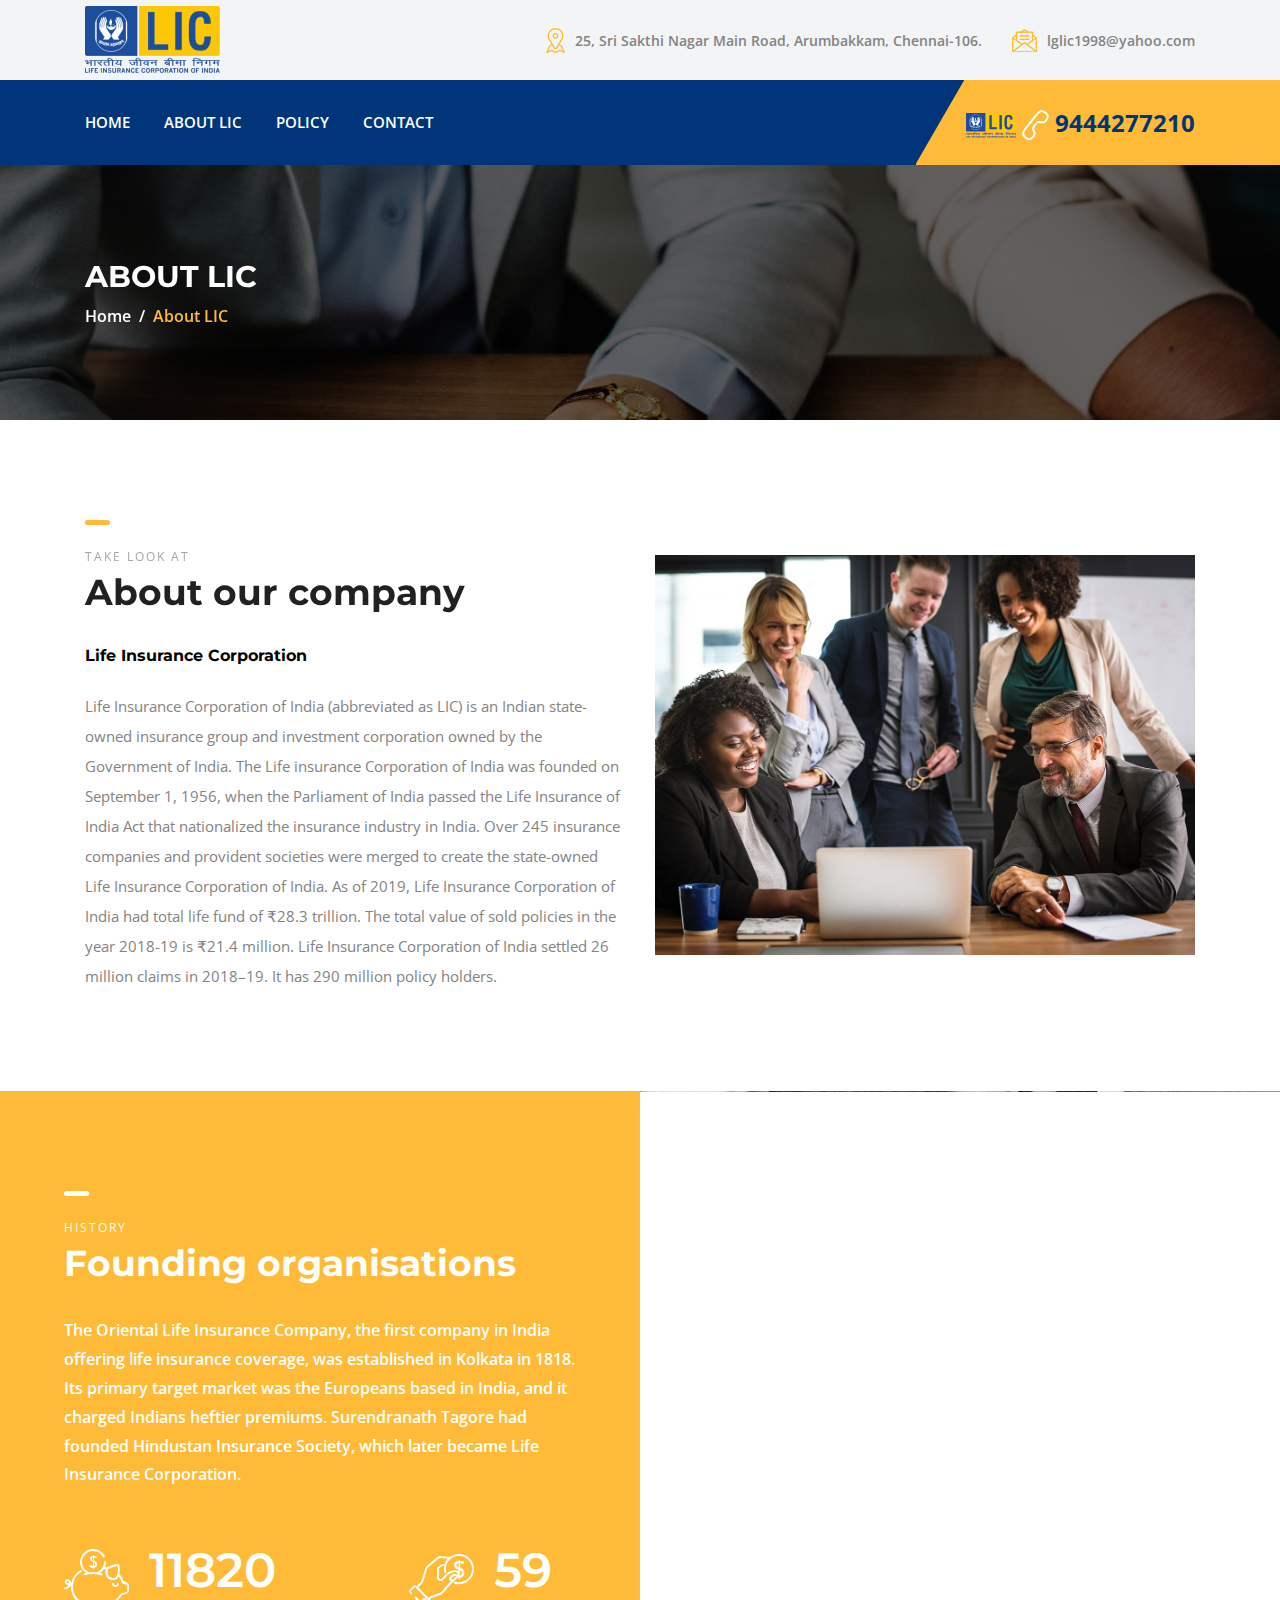
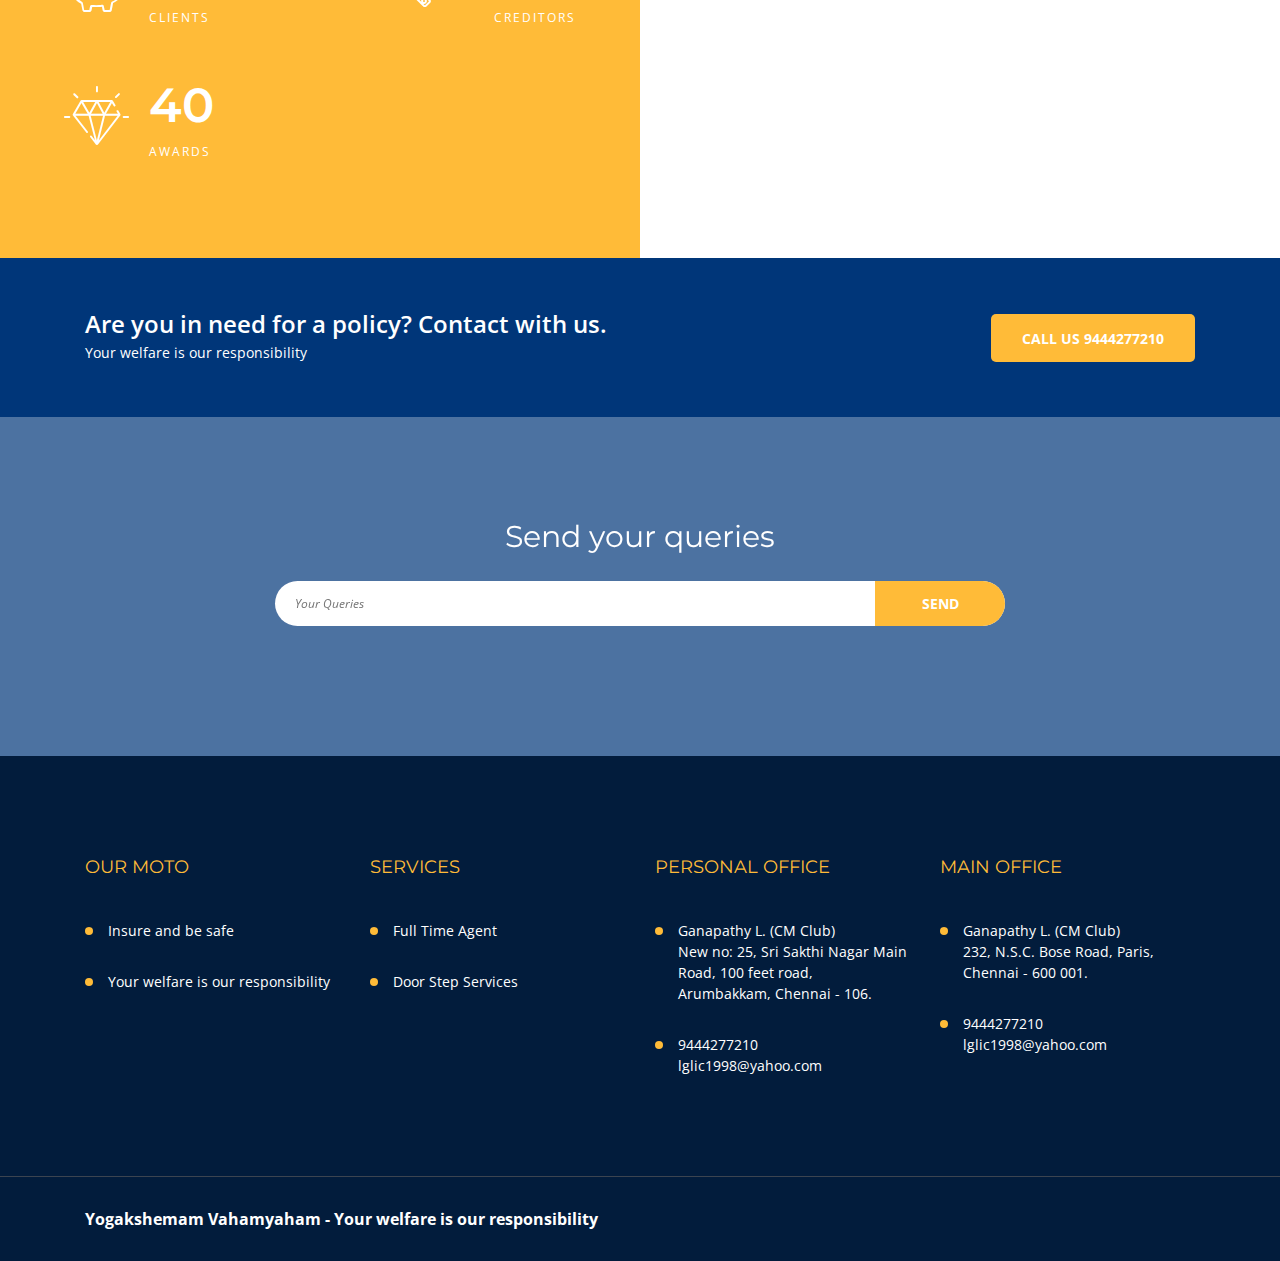
==== commit f187f730: "update" ====
--- a/about.html
+++ b/about.html
@@ -12,7 +12,7 @@
     <title>LIC</title>
 
     <!-- Favicon -->
-    <link rel="icon" href="img/core-img/favicon.ico">
+    <link rel="icon" href="img/core-img/favicon2.png">
 
     <!-- Stylesheet -->
     <link rel="stylesheet" href="style.css">
@@ -43,7 +43,7 @@
                         </div>
                         <!-- Top Contact Info -->
                         <div class="top-contact-info d-flex align-items-center">  
-                            <a href="https://www.google.com/maps/place/LIC+of+India,+Branch+Office/@13.0885464,80.2836333,17z/data=!4m8!1m2!2m1!1slic+of+india+near+Parrys,+George+Town,+Chennai,+Tamil+Nadu!3m4!1s0x3a526f4eec24a1af:0xffbd5420149e9ad6!8m2!3d13.088988!4d80.289159" data-toggle="tooltip" ><img src="img/core-img/placeholder.png" alt=""> <span>232, NSC Bose Road, Parrys, Chennai - 1.  </span></a>
+                            <a href="https://www.google.com/maps/dir/13.0676393,80.209773/13.0676379,80.209773/@13.0676302,80.2092024,19z/data=!3m1!4b1!4m2!4m1!3e0"  ><img src="img/core-img/placeholder.png" alt=""> <span>25, Sri Sakthi Nagar Main Road, Arumbakkam, Chennai-106. </span></a>
                             <a href="mail:lglic1998@yahoo.com" ><img src="img/core-img/message.png" alt=""> <span>lglic1998@yahoo.com</span></a>
                         </div>
                     </div>
@@ -225,9 +225,8 @@
                         <h2>Send your queries </h2>
                         <form action="https://formspree.io/f/xdopwobv" method="POST">
                          <input type="text" name="queries" placeholder="Your Queries">
-                         <button type="submit" value="Send">SEND</button>
-                        </form> 
-                        <p>Yogakshemam Vahamyaham [Your welfare is our responsibility]</p>
+                          <button type="submit" class="confirm" value="Send">SEND </a></button> 
+                        </form>  
                     </div>
                 </div>
             </div>
@@ -295,6 +294,22 @@
                 </div> 
             </div>
         </div> 
+
+        <div class="copywrite-area">
+            <div class="container">
+                <div class="row">
+                    <div class="col-12">
+                        <div class="copywrite-content d-flex flex-wrap justify-content-between align-items-center">
+                            <!-- Footer Logo -->
+
+                            <!-- Copywrite Text -->
+                            <a href="#" style="text-align: center; color: white;" >Yogakshemam Vahamyaham  -  Your welfare is our responsibility</a>
+
+                        </div>
+                    </div>
+                </div>
+            </div>
+        </div>
     </footer>
     <!-- ##### Footer Area Start ##### -->
 
--- a/style.css
+++ b/style.css
@@ -1811,26 +1811,26 @@
     border-bottom: none;
     margin-bottom: 15px; }
     .credit-tabs-content .nav-tabs .nav-link {
-      background-color: #f1f7f9;
-      padding: 0 20px;
+      background-color: lightblue;
+      padding: 0 10px;
       height: 50px;
       line-height: 50px;
       color: #212121;
       margin: 0 2px;
-      border-radius: 5px;
+      border-radius: 6px;
       font-size: 16px;
-      font-weight: 600; }
+      font-weight: 500; }
       @media only screen and (min-width: 992px) and (max-width: 1199px) {
         .credit-tabs-content .nav-tabs .nav-link {
-          padding: 0 15px;
+          padding: 0 10px;
           font-size: 14px; } }
       @media only screen and (min-width: 768px) and (max-width: 991px) {
         .credit-tabs-content .nav-tabs .nav-link {
-          padding: 0 15px;
+          padding: 0 10px;
           font-size: 14px; } }
       @media only screen and (max-width: 767px) {
         .credit-tabs-content .nav-tabs .nav-link {
-          padding: 0 15px;
+          padding: 0 10px;
           font-size: 14px; } }
       .credit-tabs-content .nav-tabs .nav-link.active {
         background-color: #003679;
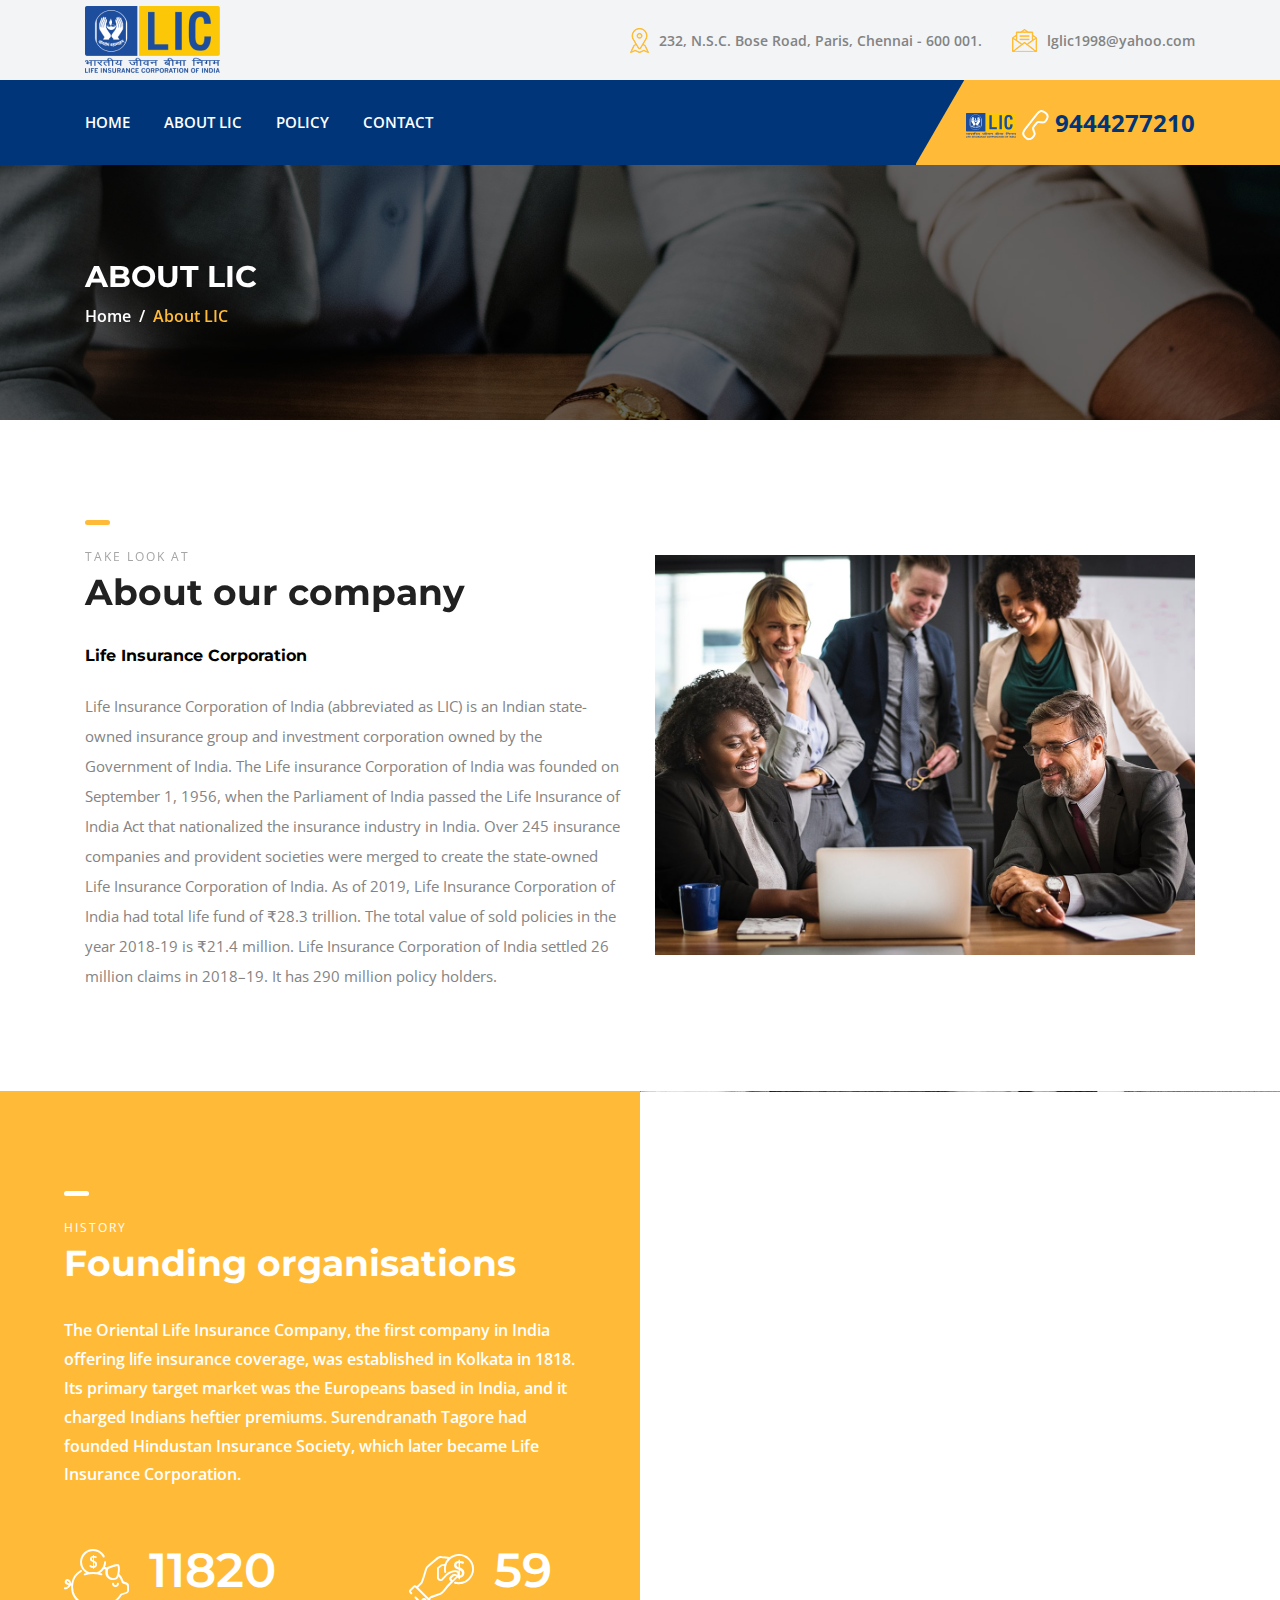
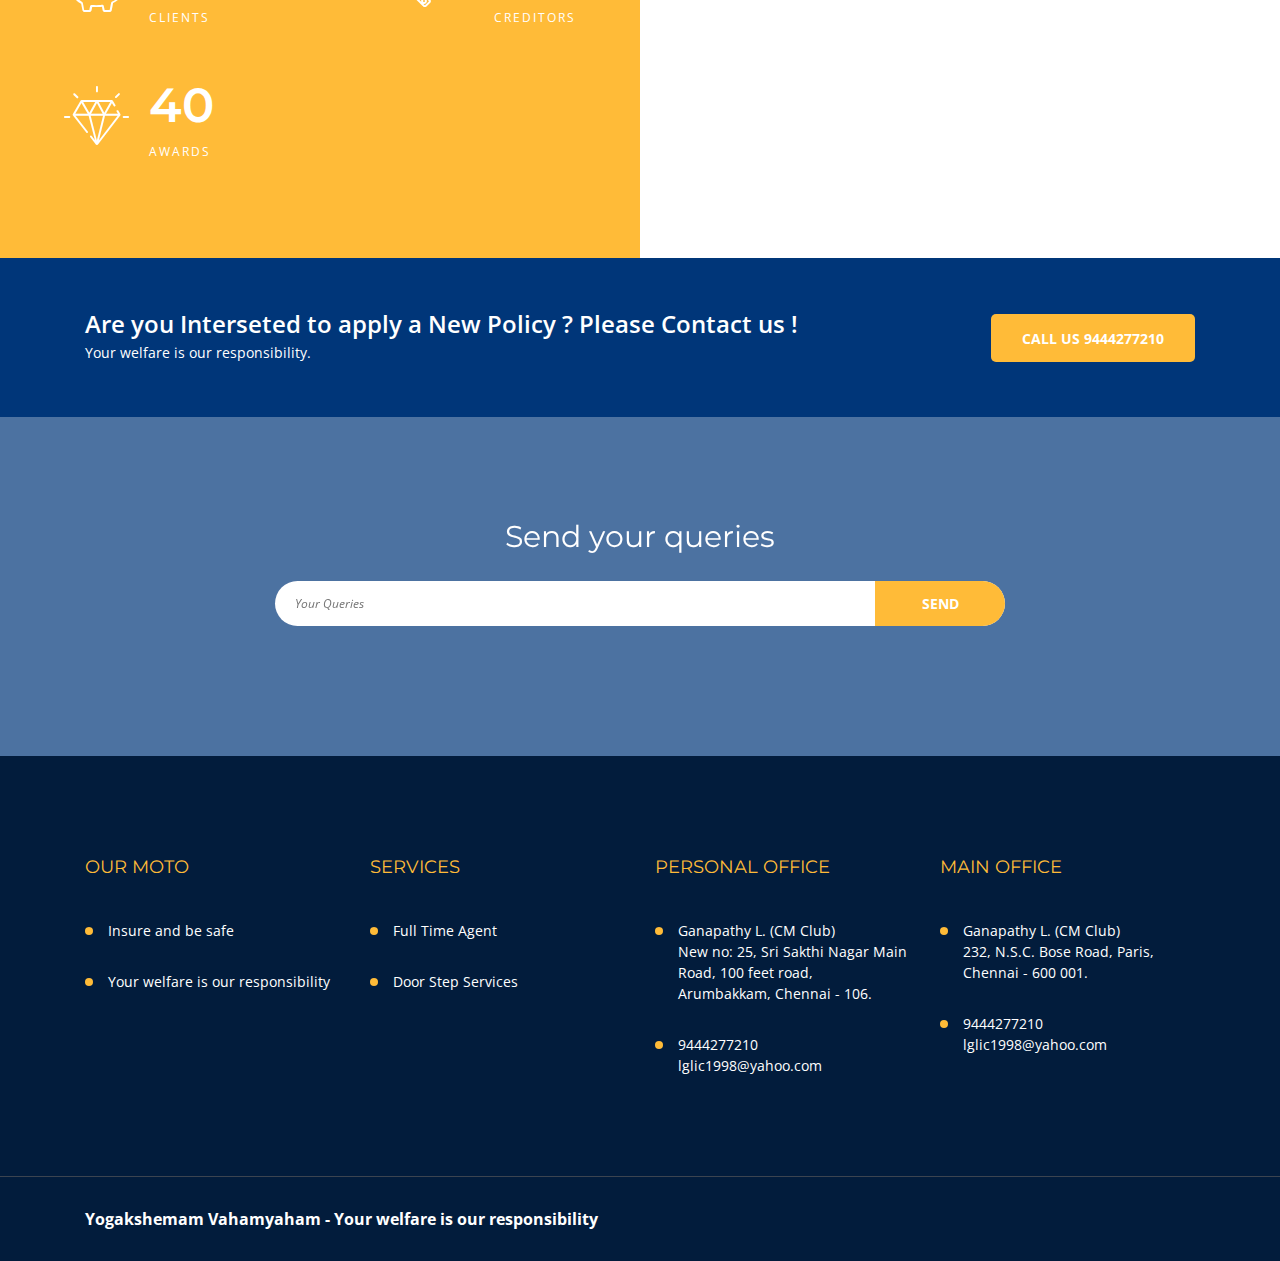
==== commit 8b61406c: "update" ====
--- a/about.html
+++ b/about.html
@@ -43,7 +43,7 @@
                         </div>
                         <!-- Top Contact Info -->
                         <div class="top-contact-info d-flex align-items-center">  
-                            <a href="https://www.google.com/maps/dir/13.0676393,80.209773/13.0676379,80.209773/@13.0676302,80.2092024,19z/data=!3m1!4b1!4m2!4m1!3e0"  ><img src="img/core-img/placeholder.png" alt=""> <span>25, Sri Sakthi Nagar Main Road, Arumbakkam, Chennai-106. </span></a>
+                           <a href="https://www.google.com/maps/place/LIC+of+India,+Branch+Office/@13.0885464,80.2836333,17z/data=!4m8!1m2!2m1!1slic+of+india+near+Parrys,+George+Town,+Chennai,+Tamil+Nadu!3m4!1s0x3a526f4eec24a1af:0xffbd5420149e9ad6!8m2!3d13.088988!4d80.289159"  ><img src="img/core-img/placeholder.png" alt=""> <span>232, N.S.C. Bose Road, Paris, Chennai - 600 001.</span></a>
                             <a href="mail:lglic1998@yahoo.com" ><img src="img/core-img/message.png" alt=""> <span>lglic1998@yahoo.com</span></a>
                         </div>
                     </div>
@@ -201,8 +201,8 @@
                     <!-- Cta Content -->
                     <div class="cta-content d-flex flex-wrap align-items-center justify-content-between">
                         <div class="cta-text">
-                            <h4>Are you in need for a policy? Contact with us.</h4>
-                            <p>Your welfare is our responsibility</p>
+                            <h4>Are you Interseted to apply a New Policy ? Please Contact us !</h4>
+                            <p>Your welfare is our responsibility.</p>
                         </div>
                         <div class="cta-btn">
                             
@@ -224,7 +224,7 @@
                     <div class="nl-content text-center">
                         <h2>Send your queries </h2>
                         <form action="https://formspree.io/f/xdopwobv" method="POST">
-                         <input type="text" name="queries" placeholder="Your Queries">
+                         <input type="text" onfocus="this.value=''" value=""  name="queries" placeholder="Your Queries">
                           <button type="submit" class="confirm" value="Send">SEND </a></button> 
                         </form>  
                     </div>
@@ -273,7 +273,7 @@
                         <!-- Nav -->
                         <nav>
                             <ul>
-                                <li><a href="#"> Ganapathy L. (CM Club)<br> New no: 25, Sri Sakthi Nagar Main Road, 100 feet road, <br> Arumbakkam, Chennai - 106.</a></li> 
+                                <li><a href="https://www.google.com/maps/place/13%C2%B004'03.5%22N+80%C2%B012'35.3%22E/@13.0676909,80.2098148,21z/data=!4m5!3m4!1s0x0:0x0!8m2!3d13.0676584!4d80.2098327"> Ganapathy L. (CM Club)<br> New no: 25, Sri Sakthi Nagar Main Road, 100 feet road, <br> Arumbakkam, Chennai - 106.</a></li> 
                                 <li><a href="#">9444277210 <br>lglic1998@yahoo.com</a></li> 
                             </ul>
                         </nav>
